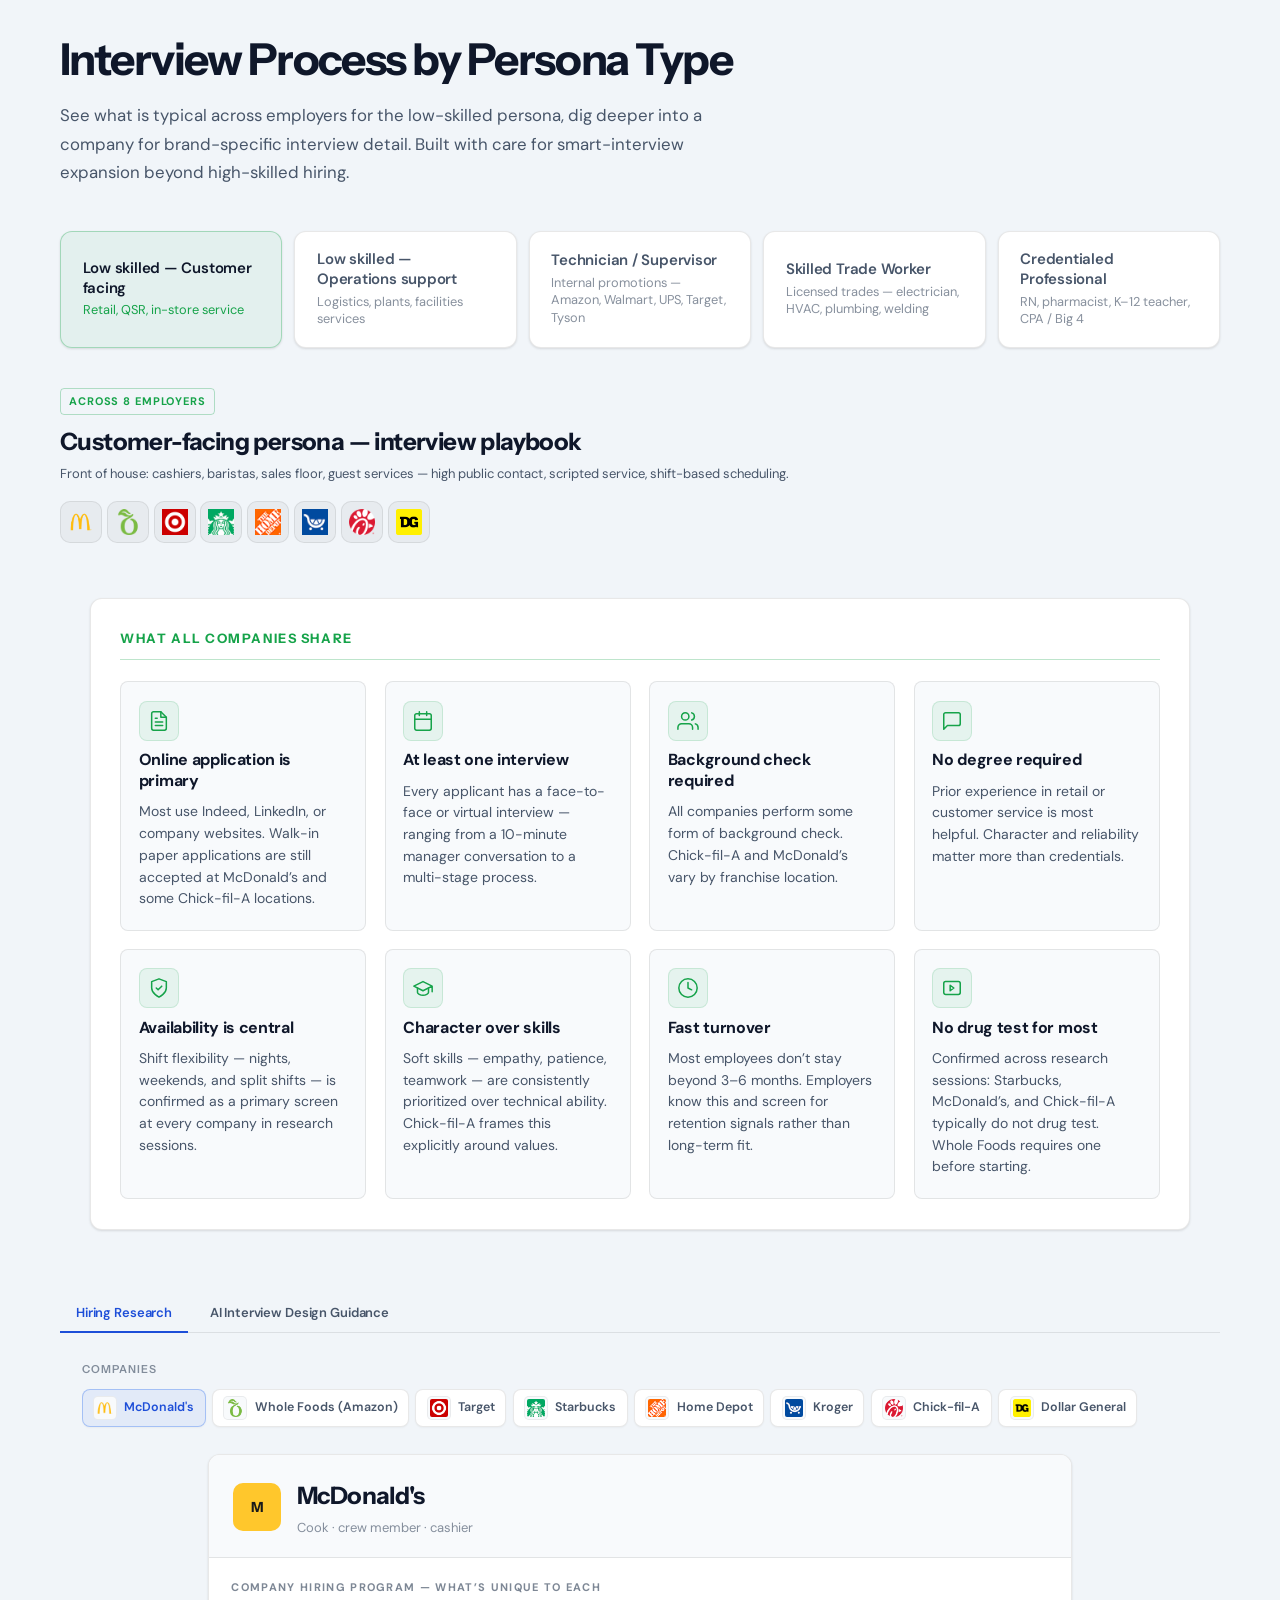
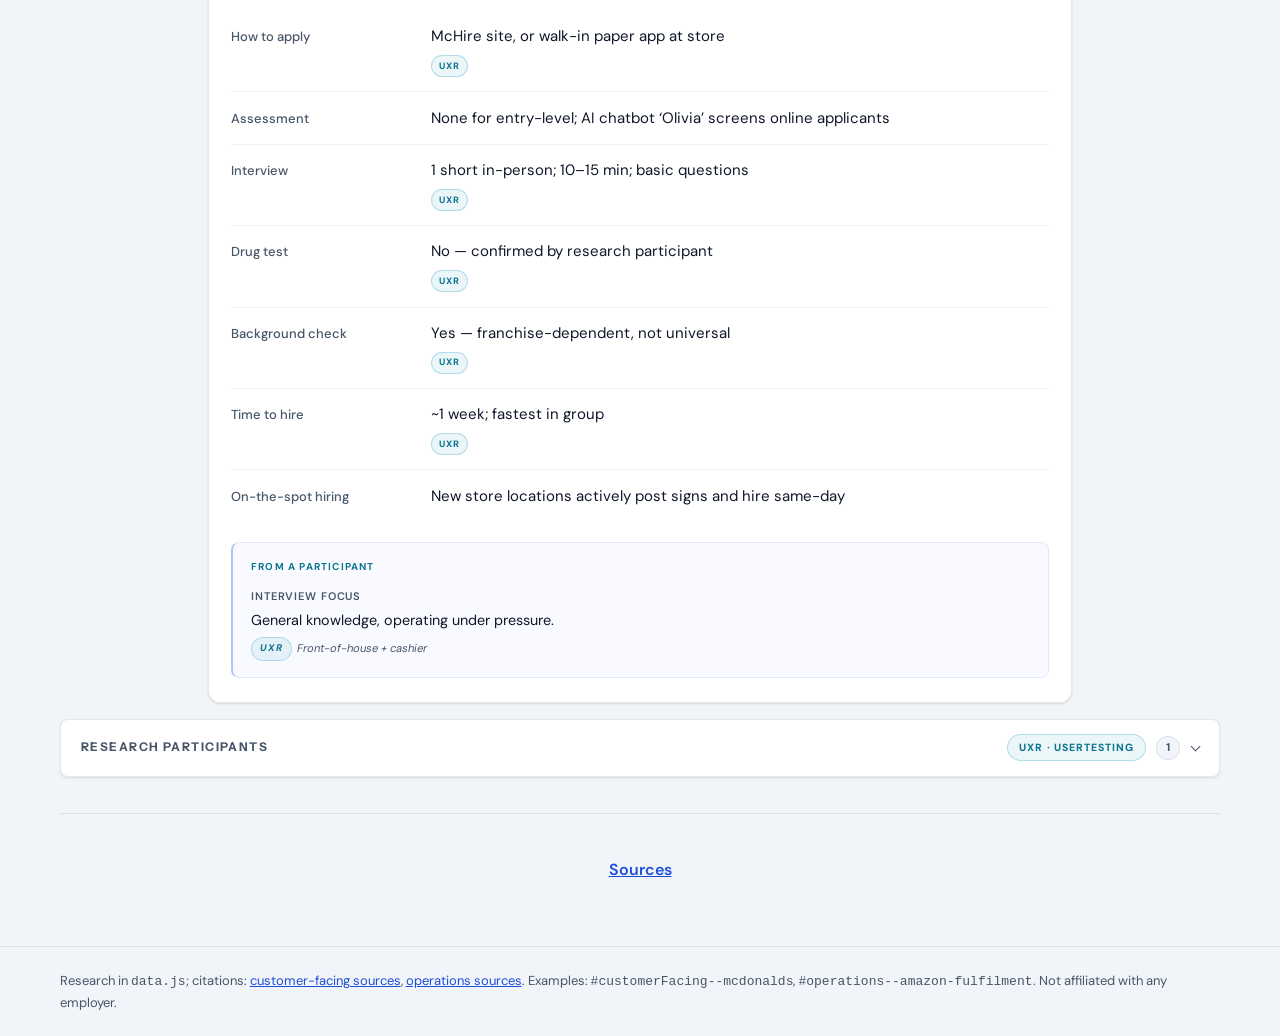
==== index.html @ b5808bbd "Initial commit — interview playbook SPA with AI Interview Design Guidance Vanilla JS SPA covering 5 " ====
<!DOCTYPE html>
<html lang="en">
  <head>
    <meta charset="utf-8" />
    <meta name="viewport" content="width=device-width, initial-scale=1" />
    <title>Low-skilled interview playbooks — by persona &amp; company</title>
    <meta
      name="description"
      content="Persona-level hiring patterns for customer-facing and operations-support roles, with per-company drill-downs."
    />
    <link rel="preconnect" href="https://fonts.googleapis.com" />
    <link rel="preconnect" href="https://fonts.gstatic.com" crossorigin />
    <link
      href="https://fonts.googleapis.com/css2?family=DM+Sans:ital,opsz,wght@0,9..40,400;0,9..40,500;0,9..40,600;0,9..40,700;1,9..40,400&family=Instrument+Sans:wght@600;700&display=swap"
      rel="stylesheet"
    />
    <link rel="stylesheet" href="styles.css?v=37" />
  </head>
  <body>
    <a class="skip-link" href="#main">Skip to content</a>

    <div class="wrap">
      <section class="hero" aria-labelledby="hero-title">
        <h1 id="hero-title">Interview Process by Persona Type</h1>
        <p class="hero-sub">
          See what is typical across employers for the low-skilled persona, dig deeper into a company for
          brand-specific interview detail. Built with care for smart-interview expansion beyond high-skilled hiring.
        </p>
      </section>

      <div class="persona-strip">
        <h2 class="persona-strip__label" id="persona-type-label">Persona</h2>
        <div class="persona-type-tabs" role="tablist" aria-labelledby="persona-type-label">
          <button
            type="button"
            class="persona-type-tab persona-type-tab--customer"
            role="tab"
            id="ptab-customerFacing"
            data-persona="customerFacing"
            aria-selected="false"
            aria-controls="persona-workspace"
          >
            <span class="persona-type-tab__title">Low skilled — Customer facing</span>
            <span class="persona-type-tab__hint">Retail, QSR, in-store service</span>
          </button>
          <button
            type="button"
            class="persona-type-tab persona-type-tab--operations"
            role="tab"
            id="ptab-operations"
            data-persona="operations"
            aria-selected="false"
            aria-controls="persona-workspace"
          >
            <span class="persona-type-tab__title">Low skilled — Operations support</span>
            <span class="persona-type-tab__hint">Logistics, plants, facilities services</span>
          </button>
          <button
            type="button"
            class="persona-type-tab persona-type-tab--supervisor"
            role="tab"
            id="ptab-technician"
            data-persona="technician"
            aria-selected="false"
            aria-controls="persona-workspace"
          >
            <span class="persona-type-tab__title">Technician / Supervisor</span>
            <span class="persona-type-tab__hint">Internal promotions — Amazon, Walmart, UPS, Target, Tyson</span>
          </button>
          <button
            type="button"
            class="persona-type-tab persona-type-tab--trade"
            role="tab"
            id="ptab-skilledTrade"
            data-persona="skilledTrade"
            aria-selected="false"
            aria-controls="persona-workspace"
          >
            <span class="persona-type-tab__title">Skilled Trade Worker</span>
            <span class="persona-type-tab__hint">Licensed trades — electrician, HVAC, plumbing, welding</span>
          </button>
          <button
            type="button"
            class="persona-type-tab persona-type-tab--credentialed"
            role="tab"
            id="ptab-credentialedProfessional"
            data-persona="credentialedProfessional"
            aria-selected="false"
            aria-controls="persona-workspace"
          >
            <span class="persona-type-tab__title">Credentialed Professional</span>
            <span class="persona-type-tab__hint">RN, pharmacist, K–12 teacher, CPA / Big 4</span>
          </button>
        </div>
      </div>

      <div id="persona-workspace" class="persona-workspace">
        <section class="persona-overview-block">
          <div id="persona-overview-mount"></div>
        </section>

        <div class="workspace-view-tabs" id="workspace-view-tabs" role="tablist" aria-label="Workspace view">
          <button type="button" class="workspace-view-tab" role="tab" id="wvtab-research"
            data-view="research" aria-selected="true">Hiring Research</button>
          <button type="button" class="workspace-view-tab workspace-view-tab--ai" role="tab" id="wvtab-ai"
            data-view="ai" aria-selected="false">AI Interview Design Guidance</button>
        </div>
        <div id="ai-guide-mount" hidden></div>

        <div class="company-filter-bar company-filter-bar--below-overview" id="company-filter-bar">
          <h2 class="company-filter-bar__label" id="company-filter-label">Companies</h2>
          <p class="company-filter-bar__sub">Drill down into company-specific details here</p>
          <div
            id="company-filter-tabs"
            class="company-tabs company-tabs--wrap"
            role="tablist"
            aria-labelledby="company-filter-label"
          ></div>
        </div>

        <main id="main" class="content">
          <p class="section-kicker company-drill-kicker" id="company-playbook-kicker">Company-specific playbook</p>
          <div
            id="company-drill-root"
            class="company-drill-slot"
            role="region"
            aria-live="polite"
            aria-label="Company-specific interview detail"
          ></div>
          <div id="persona-user-profiles-mount" class="persona-user-profiles-mount" aria-live="polite"></div>
          <p class="persona-panel__sources" id="sources-link-mount" hidden></p>
        </main>
      </div>
    </div>

    <footer class="site-footer">
      <div class="wrap">
        <p>
          Research in <code>data.js</code>; citations: <a href="sources-customer-facing.html">customer-facing sources</a>,
          <a href="sources.html">operations sources</a>.           Examples: <code>#customerFacing--mcdonalds</code>,
          <code>#operations--amazon-fulfilment</code>. Not affiliated with any employer.
        </p>
      </div>
    </footer>

    <script src="data.js?v=25"></script>
    <script src="app.js?v=32"></script>
  </body>
</html>
---- styles.css ----
:root {
  --bg: #f1f5f9;
  --bg-elevated: #ffffff;
  --bg-card: #ffffff;
  --bg-surface: rgba(0, 0, 0, 0.025);
  --border: rgba(0, 0, 0, 0.09);
  --border-strong: rgba(0, 0, 0, 0.16);
  --text: #0f172a;
  --text-muted: #475569;
  --text-subtle: rgba(71, 85, 105, 0.65);
  --accent: #2563eb;
  --accent-dim: rgba(37, 99, 235, 0.1);
  --accent-hot: #1d4ed8;
  --persona-front: #16a34a;
  --persona-front-bg: rgba(22, 163, 74, 0.08);
  --persona-back: #7c3aed;
  --persona-back-bg: rgba(124, 58, 237, 0.08);
  --radius: 12px;
  --radius-sm: 8px;
  --radius-lg: 16px;
  --font: "DM Sans", system-ui, sans-serif;
  --font-display: "Instrument Sans", var(--font);
  --layout-max: min(1320px, calc(100vw - 2.5rem));
  --read-wide: min(68ch, 100%);
  --read-playbook: min(54rem, 100%);
  --card-shadow: 0 1px 3px rgba(0, 0, 0, 0.07), 0 1px 2px rgba(0, 0, 0, 0.05);
  --card-shadow-md: 0 2px 8px rgba(0, 0, 0, 0.08), 0 1px 3px rgba(0, 0, 0, 0.05);
}

*,
*::before,
*::after {
  box-sizing: border-box;
}

html {
  scroll-behavior: smooth;
  width: 100%;
}

body {
  margin: 0;
  width: 100%;
  min-height: 100vh;
  font-family: var(--font);
  font-size: 16px;
  line-height: 1.55;
  color: var(--text);
  background: var(--bg);
}

a {
  color: var(--accent-hot);
}

.skip-link {
  position: absolute;
  left: -9999px;
  top: 0;
  z-index: 100;
  padding: 0.75rem 1rem;
  background: var(--accent);
  color: #fff;
  font-weight: 600;
}

.skip-link:focus {
  left: 0.5rem;
  top: 0.5rem;
}

.wrap {
  width: 100%;
  max-width: var(--layout-max);
  margin-inline: auto;
  padding-inline: clamp(1.15rem, 4vw, 2.5rem);
  box-sizing: border-box;
}

.site-header {
  padding: 0.55rem 0;
  border-bottom: 1px solid var(--border);
  background: rgba(255, 255, 255, 0.9);
  backdrop-filter: blur(12px);
  position: sticky;
  top: 0;
  z-index: 50;
}

.site-header .wrap {
  display: flex;
  align-items: center;
  justify-content: space-between;
  gap: 1rem;
  flex-wrap: wrap;
}

.site-header--sources .wrap {
  justify-content: flex-start;
}

.site-header--sources .header-note {
  text-align: left;
  max-width: none;
  margin: 0;
}

.header-note {
  font-size: 0.8125rem;
  color: var(--text-muted);
  max-width: min(70ch, 100%);
  text-align: right;
}

@media (max-width: 720px) {
  .header-note {
    text-align: left;
    max-width: none;
  }
}

.hero {
  padding: 2.25rem 0 2.75rem;
  max-width: min(58rem, 100%);
}

.hero h1 {
  font-family: var(--font-display);
  font-size: clamp(1.85rem, 4.5vw, 2.75rem);
  font-weight: 700;
  letter-spacing: -0.035em;
  line-height: 1.08;
  margin: 0 0 1.1rem;
  color: var(--text);
}

.hero-sub {
  margin: 0;
  max-width: min(56ch, 100%);
  color: var(--text-muted);
  font-size: clamp(0.95rem, 2vw, 1.05rem);
  line-height: 1.7;
}

.persona-legend {
  display: flex;
  flex-wrap: wrap;
  gap: 1rem;
  margin-top: 1.5rem;
}

.legend-item {
  display: flex;
  align-items: center;
  gap: 0.5rem;
  font-size: 0.875rem;
  color: var(--text-muted);
}

.legend-dot {
  width: 10px;
  height: 10px;
  border-radius: 50%;
}

.legend-dot--front {
  background: var(--persona-front);
}

.legend-dot--back {
  background: var(--persona-back);
}

.persona-strip {
  padding: 0 0 2.5rem;
}

.persona-strip__label {
  display: none;
}

.persona-type-tabs {
  display: grid;
  grid-template-columns: repeat(auto-fit, minmax(min(100%, 200px), 1fr));
  gap: 0.75rem;
}

.persona-type-tab {
  text-align: left;
  font-family: var(--font);
  cursor: pointer;
  border-radius: var(--radius);
  border: 1px solid var(--border);
  background: var(--bg-elevated);
  padding: 1.1rem 1.35rem 1.15rem;
  color: var(--text-muted);
  transition: background 0.18s, border-color 0.18s, color 0.18s, box-shadow 0.18s;
  box-shadow: var(--card-shadow);
}

.persona-type-tab:hover {
  color: var(--text);
  border-color: var(--border-strong);
  box-shadow: var(--card-shadow-md);
}

.persona-type-tab[aria-selected="true"] {
  color: var(--text);
}

.persona-type-tab--customer[aria-selected="true"] {
  background: rgba(22, 163, 74, 0.06);
  border-color: rgba(22, 163, 74, 0.32);
}

.persona-type-tab--operations[aria-selected="true"] {
  background: rgba(124, 58, 237, 0.06);
  border-color: rgba(124, 58, 237, 0.32);
}

.persona-type-tab:focus-visible {
  outline: 2px solid var(--accent);
  outline-offset: 2px;
}

.persona-type-tab__title {
  display: block;
  font-weight: 600;
  font-size: 0.9375rem;
  letter-spacing: -0.015em;
  margin-bottom: 0.2rem;
  color: inherit;
}

.persona-type-tab__hint {
  display: block;
  font-size: 0.8rem;
  line-height: 1.4;
  color: var(--text-subtle);
}

.persona-type-tab[aria-selected="true"] .persona-type-tab__title {
  color: var(--text);
}

.persona-type-tab--customer[aria-selected="true"] .persona-type-tab__hint {
  color: #16a34a;
}

.persona-type-tab--operations[aria-selected="true"] .persona-type-tab__hint {
  color: #7c3aed;
}

.persona-workspace {
  width: 100%;
}

.persona-overview-block {
  margin-bottom: 2.25rem;
}

.persona-workspace main.content .company-drill-kicker {
  margin-top: 0;
}

.company-filter-bar {
  margin: 0 0 1.5rem;
  padding: 0;
  border: none;
  border-radius: 0;
  background: none;
  box-shadow: none;
}

@supports (padding: max(0px)) {
  .company-filter-bar {
    padding-left: max(1.35rem, calc(1.35rem + env(safe-area-inset-left)));
    padding-right: max(1.35rem, calc(1.35rem + env(safe-area-inset-right)));
  }
}

.company-filter-bar__label {
  font-family: var(--font-display);
  font-size: 0.6875rem;
  font-weight: 600;
  text-transform: uppercase;
  letter-spacing: 0.1em;
  color: var(--text-subtle);
  margin: 0 0 0.65rem;
}

.company-filter-bar__sub {
  display: none;
}

.company-drill-kicker {
  display: none;
}

.company-tabs {
  display: flex;
  flex-wrap: wrap;
  gap: 0.5rem;
}

.company-tabs--wrap {
  gap: 0.4rem;
}

/* Single row: all company tabs + logos stay on one line (scroll horizontally if needed). */
.company-filter-bar .company-tabs {
  flex-wrap: nowrap;
  overflow-x: auto;
  overflow-y: hidden;
  max-width: 100%;
  -webkit-overflow-scrolling: touch;
  scrollbar-width: thin;
  padding-bottom: 0.2rem;
}

.company-filter-bar .company-tab--dense {
  flex-shrink: 0;
  padding: 0.38rem 0.65rem;
  font-size: 0.78rem;
}

.company-filter-bar .company-tab__label {
  white-space: nowrap;
}

.company-tab {
  font-family: var(--font);
  font-size: 0.875rem;
  font-weight: 500;
  padding: 0.5rem 1rem;
  border-radius: 8px;
  border: 1px solid var(--border);
  background: var(--bg-elevated);
  color: var(--text-muted);
  cursor: pointer;
  transition: background 0.15s, color 0.15s, border-color 0.15s, box-shadow 0.15s;
  box-shadow: 0 1px 2px rgba(0, 0, 0, 0.04);
}

.company-tab:hover {
  color: var(--text);
  border-color: var(--border-strong);
  box-shadow: 0 1px 4px rgba(0, 0, 0, 0.08);
}

.company-tab[aria-selected="true"] {
  background: rgba(37, 99, 235, 0.07);
  border-color: rgba(37, 99, 235, 0.32);
  color: var(--accent-hot);
  font-weight: 600;
}

.company-tab:focus-visible {
  outline: 2px solid var(--accent);
  outline-offset: 2px;
}

.company-tab--dense {
  font-size: 0.8125rem;
  font-weight: 600;
  padding: 0.45rem 0.85rem;
}

main.content {
  width: 100%;
  max-width: 100%;
  padding-bottom: 4rem;
  box-sizing: border-box;
}

.company-panel,
.persona-panel {
  display: none;
  width: 100%;
  max-width: 100%;
  box-sizing: border-box;
  animation: fadeIn 0.35s ease;
}

.company-panel.is-active,
.persona-panel.is-active {
  display: block;
}

/* Company focus: only the selected employer playbook (nav stays for escape hatch) */
body.company-focus .hero,
body.company-focus .persona-strip,
body.company-focus .site-footer {
  display: none;
}

body.company-focus .content {
  padding-top: 0.25rem;
}

.persona-panel--company-only .persona-overview,
.persona-panel--company-only .company-drill-kicker {
  display: none !important;
}

.persona-panel--company-only .company-drill-slot {
  margin-top: 0;
  padding-top: 0.25rem;
}

.persona-panel--company-only .company-playbook,
.persona-panel--company-only .persona-card:not(.persona-card--spectrum) {
  max-width: var(--read-playbook);
  width: 100%;
  margin-left: auto;
  margin-right: auto;
}

.persona-panel--company-only .drill-empty {
  max-width: var(--read-playbook);
  margin-inline: auto;
}

@keyframes fadeIn {
  from {
    opacity: 0;
    transform: translateY(6px);
  }
  to {
    opacity: 1;
    transform: none;
  }
}

.company-intro {
  margin-bottom: 1.75rem;
}

.company-intro h2 {
  font-family: var(--font-display);
  font-size: 1.5rem;
  font-weight: 700;
  letter-spacing: -0.02em;
  margin: 0 0 0.35rem;
}

.company-intro p {
  margin: 0;
  color: var(--text-muted);
  max-width: 60ch;
}

.persona-intro {
  margin-bottom: 1.5rem;
}

.persona-tier {
  font-size: 0.75rem;
  font-weight: 700;
  text-transform: uppercase;
  letter-spacing: 0.1em;
  color: var(--accent-hot);
  margin: 0 0 0.5rem;
}

.persona-intro h2 {
  font-family: var(--font-display);
  font-size: clamp(1.35rem, 3vw, 1.75rem);
  font-weight: 700;
  letter-spacing: -0.02em;
  margin: 0 0 0.5rem;
}

.persona-roster {
  margin: 0;
  font-size: 0.875rem;
  color: var(--text-muted);
  line-height: 1.5;
  max-width: var(--read-wide);
}

.section-kicker {
  font-family: var(--font-display);
  font-size: 0.6875rem;
  font-weight: 700;
  text-transform: uppercase;
  letter-spacing: 0.12em;
  color: var(--text-muted);
  margin: 0 0 0.65rem;
}


.company-drill-slot {
  margin-top: 1.25rem;
}

.company-drill-slot .company-playbook {
  max-width: var(--read-playbook);
  margin-inline: auto;
}

.drill-empty {
  margin: 0;
  padding: 1.25rem 1rem;
  border: 1px dashed var(--border);
  border-radius: var(--radius-sm);
  color: var(--text-muted);
  font-size: 0.875rem;
  text-align: center;
  background: var(--bg-elevated);
}

.persona-grid {
  display: grid;
  grid-template-columns: repeat(auto-fit, minmax(min(100%, 340px), 1fr));
  gap: 1.25rem;
  align-items: start;
}

.persona-card {
  width: 100%;
  max-width: 100%;
  box-sizing: border-box;
  background: transparent;
  border: none;
  border-radius: 0;
  overflow: visible;
}

.persona-card--spectrum .persona-card__body--rich {
  overflow: visible;
}

.persona-card__head {
  padding: 0 0 1.1rem;
  border-bottom: none;
}

.persona-card--customer .persona-card__head {
  background: transparent;
}

.persona-card--operations .persona-card__head {
  background: transparent;
}

.persona-badge {
  display: inline-block;
  font-size: 0.6875rem;
  font-weight: 700;
  text-transform: uppercase;
  letter-spacing: 0.08em;
  padding: 0.25rem 0.5rem;
  border-radius: 4px;
  margin-bottom: 0.5rem;
}

.persona-card--customer .persona-badge {
  background: transparent;
  color: #16a34a;
  border: 1px solid rgba(22, 163, 74, 0.3);
}

.persona-card--operations .persona-badge {
  background: transparent;
  color: #7c3aed;
  border: 1px solid rgba(124, 58, 237, 0.3);
}

/* Employer logos: clean inline row */
.persona-card__employer-section {
  margin: 0 0 1.5rem;
  padding: 0;
  border: none;
  background: transparent;
}

.persona-card__employer-section--customer {
  border-left: none;
}

.persona-card__employer-section--operations {
  border-left: none;
}

.persona-card__employer-caption {
  display: none;
}

.persona-card__employer-logos {
  display: flex;
  flex-wrap: nowrap;
  justify-content: flex-start;
  align-items: center;
  width: 100%;
  min-width: 0;
  gap: 0.3rem;
  list-style: none;
  margin: 0;
  padding: 0;
  box-sizing: border-box;
  overflow-x: auto;
  overflow-y: hidden;
  -webkit-overflow-scrolling: touch;
  scrollbar-width: thin;
}

.persona-card__employer-cell {
  display: flex;
  align-items: center;
  justify-content: center;
  flex: 0 0 auto;
  width: 42px;
  height: 42px;
  margin: 0;
  padding: 0;
  border-radius: 10px;
  background: rgba(0, 0, 0, 0.04);
  border: 1px solid rgba(0, 0, 0, 0.08);
  box-sizing: border-box;
  transition:
    background 0.2s ease,
    border-color 0.2s ease,
    transform 0.2s ease;
}

.persona-card__employer-cell:hover {
  transform: translateY(-1px);
}

.persona-card__employer-section--customer .persona-card__employer-cell:hover {
  background: rgba(22, 163, 74, 0.1);
  border-color: rgba(22, 163, 74, 0.3);
}

.persona-card__employer-section--operations .persona-card__employer-cell:hover {
  background: rgba(124, 58, 237, 0.1);
  border-color: rgba(124, 58, 237, 0.3);
}

.persona-card__employer-logo {
  width: 26px;
  height: 26px;
  object-fit: contain;
  display: block;
  pointer-events: none;
}

.persona-card__head h3 {
  font-family: var(--font-display);
  font-size: clamp(1.25rem, 2.5vw, 1.5rem);
  font-weight: 700;
  margin: 0 0 0.3rem;
  letter-spacing: -0.025em;
}

.persona-card__head .subtitle {
  margin: 0;
  font-size: 0.8125rem;
  color: var(--text-muted);
  line-height: 1.45;
}

.persona-card__body {
  padding: 0;
}

.summary {
  font-size: 0.9375rem;
  color: var(--text);
  margin: 0 0 1.25rem;
}

.glance-title {
  font-size: 0.6875rem;
  font-weight: 700;
  text-transform: uppercase;
  letter-spacing: 0.12em;
  color: var(--text-muted);
  margin: 0 0 0.9rem;
  opacity: 0.7;
}

.timeline {
  display: flex;
  flex-direction: column;
  gap: 0;
  margin-bottom: 1.25rem;
}

.timeline-step {
  display: grid;
  grid-template-columns: auto 1fr;
  gap: 0.65rem 1rem;
  padding: 0.65rem 0;
  border-bottom: 1px solid var(--border);
}

.timeline-step:last-child {
  border-bottom: none;
}

.timeline-step__marker {
  width: 2rem;
  height: 2rem;
  border-radius: 50%;
  background: var(--bg-elevated);
  border: 1px solid var(--border);
  display: flex;
  align-items: center;
  justify-content: center;
  font-size: 0.75rem;
  font-weight: 700;
  color: var(--accent-hot);
  flex-shrink: 0;
}

.timeline-step__content strong {
  display: block;
  font-size: 0.875rem;
  margin-bottom: 0.2rem;
}

.timeline-step__content span {
  font-size: 0.8125rem;
  color: var(--text-muted);
}

details.phase-block {
  border: 1px solid var(--border);
  border-radius: var(--radius-sm);
  margin-bottom: 0.5rem;
  background: var(--bg-elevated);
  overflow: hidden;
}

details.phase-block:last-of-type {
  margin-bottom: 0;
}

details.phase-block summary {
  list-style: none;
  cursor: pointer;
  padding: 0.85rem 1rem;
  font-weight: 600;
  font-size: 0.875rem;
  display: flex;
  align-items: center;
  justify-content: space-between;
  gap: 0.75rem;
}

details.phase-block summary::-webkit-details-marker {
  display: none;
}

.phase-summary-meta {
  font-weight: 500;
  font-size: 0.8125rem;
  color: var(--text-muted);
  flex-shrink: 0;
}

details.phase-block summary::after {
  content: "";
  width: 8px;
  height: 8px;
  border-right: 2px solid var(--text-muted);
  border-bottom: 2px solid var(--text-muted);
  transform: rotate(45deg);
  transition: transform 0.2s;
  flex-shrink: 0;
}

details.phase-block[open] summary::after {
  transform: rotate(-135deg);
}

details.phase-block .phase-body {
  padding: 0 1rem 1rem;
  border-top: 1px solid var(--border);
}

details.phase-block .phase-body ul {
  margin: 0.75rem 0 0;
  padding-left: 1.15rem;
  color: var(--text-muted);
  font-size: 0.875rem;
}

details.phase-block .phase-body li + li {
  margin-top: 0.4rem;
}

.quotes {
  margin-top: 1.25rem;
  padding-top: 1rem;
  border-top: 1px dashed var(--border);
}

.quotes h4 {
  font-size: 0.6875rem;
  font-weight: 700;
  text-transform: uppercase;
  letter-spacing: 0.1em;
  color: var(--text-muted);
  margin: 0 0 0.65rem;
}

blockquote {
  margin: 0;
  padding: 0.75rem 1rem;
  background: #f8fafc;
  border-radius: var(--radius-sm);
  border-left: 3px solid var(--accent);
  font-size: 0.875rem;
  font-style: italic;
  color: var(--text);
}

blockquote cite {
  display: block;
  margin-top: 0.5rem;
  font-size: 0.75rem;
  font-style: normal;
  color: var(--text-muted);
}

.site-footer {
  padding: 1.5rem 0;
  border-top: 1px solid var(--border);
  color: var(--text-muted);
  font-size: 0.8125rem;
}

.site-footer p {
  margin: 0;
}

.persona-panel__sources {
  margin: 1.25rem 0 0;
  text-align: center;
}

.persona-panel__sources a {
  font-weight: 600;
}

.persona-panel--company-only .persona-panel__sources {
  margin-top: 1rem;
}

.sources-page--customer .sources-company h2 {
  color: #16a34a;
}

/* Standalone Sources page */
.sources-main {
  padding-top: 0.85rem;
  padding-bottom: 3rem;
}

.sources-hero {
  margin-bottom: 2rem;
  padding-bottom: 1.5rem;
  border-bottom: 1px solid var(--border);
}

.sources-hero h1 {
  font-family: var(--font-display);
  font-size: clamp(1.75rem, 4vw, 2.25rem);
  font-weight: 700;
  letter-spacing: -0.03em;
  margin: 0 0 0.75rem;
}

.sources-lead {
  margin: 0;
  font-size: 1.02rem;
  color: var(--text-muted);
  max-width: min(95ch, 100%);
  line-height: 1.55;
}

.sources-company {
  margin-bottom: 2rem;
}

.sources-company h2 {
  font-family: var(--font-display);
  font-size: 1.125rem;
  font-weight: 700;
  color: #7c3aed;
  margin: 0 0 0.65rem;
  letter-spacing: -0.02em;
}

.sources-list {
  margin: 0;
  padding-left: 1.25rem;
  color: var(--text-muted);
  font-size: 0.9375rem;
  line-height: 1.55;
}

.sources-list li + li {
  margin-top: 0.5rem;
}

.sources-list a {
  color: var(--accent-hot);
  text-decoration: none;
  word-break: break-word;
}

.sources-list a:hover {
  text-decoration: underline;
}

.sources-note {
  margin: 0.75rem 0 0;
  font-size: 0.8125rem;
  color: var(--text-muted);
  line-height: 1.45;
  max-width: min(65ch, 100%);
}

/* —— Customer-facing research: shared grid & company playbooks —— */

.persona-card--spectrum {
  border-color: rgba(22, 163, 74, 0.15);
}

.persona-card--operations.persona-card--spectrum {
  border-color: rgba(124, 58, 237, 0.15);
}

.rich-section--persona-operations .rich-section__title {
  color: #7c3aed;
  border-bottom-color: rgba(124, 58, 237, 0.28);
}

.rich-section--persona-operations.rich-section--unique-teaser .rich-section__title {
  color: var(--accent-hot);
  border-bottom-color: rgba(37, 99, 235, 0.3);
}

.persona-card__body--rich {
  padding: 1.5rem 1.5rem 1.65rem;
}

@media (min-width: 900px) {
  .persona-card__body--rich {
    padding: 1.65rem 1.85rem 1.85rem;
  }
}

.summary--hero {
  font-size: 1.0625rem;
  line-height: 1.65;
  margin-bottom: 2rem;
  padding: 1.1rem 1.25rem 1.15rem 1.35rem;
  max-width: var(--read-wide);
  border-radius: var(--radius-sm);
  border: 1px solid rgba(37, 99, 235, 0.12);
  background: rgba(37, 99, 235, 0.04);
  border-left: 3px solid rgba(37, 99, 235, 0.4);
  box-shadow: none;
}

.persona-card--operations .summary--hero {
  background: rgba(124, 58, 237, 0.04);
  border-left-color: rgba(124, 58, 237, 0.4);
  border-color: rgba(124, 58, 237, 0.12);
}

.rich-section {
  margin-top: 1.5rem;
}

.rich-section:first-of-type {
  margin-top: 0;
}

.rich-section__title {
  font-family: var(--font-display);
  font-size: 0.8125rem;
  font-weight: 700;
  text-transform: uppercase;
  letter-spacing: 0.16em;
  color: var(--persona-front);
  margin: 0 0 1.15rem;
  display: block;
  width: 100%;
  text-align: left;
  padding-bottom: 0.65rem;
  border-bottom: 1px solid rgba(22, 163, 74, 0.25);
  box-sizing: border-box;
}

.rich-section__title::after {
  display: none;
  content: none;
}

.rich-section--unique-teaser {
  margin-top: 2rem;
}

.rich-section--unique-teaser .rich-section__title {
  color: var(--accent-hot);
  margin-bottom: 0.65rem;
  border-bottom-color: rgba(37, 99, 235, 0.3);
}

.rich-section__lead {
  margin: 0;
  font-size: 0.875rem;
  color: var(--text-muted);
  line-height: 1.55;
  max-width: var(--read-wide);
  padding: 1rem 1.15rem;
  border-radius: var(--radius-sm);
  background: #f8fafc;
  border: 1px solid var(--border);
}

/* "What all companies share" bento */
.shared-bento-shell {
  margin-top: 0.25rem;
  padding: clamp(1.25rem, 3vw, 1.85rem) clamp(1.15rem, 3vw, 1.85rem) clamp(1.35rem, 3vw, 1.85rem);
  border-radius: var(--radius);
  background: var(--bg-elevated);
  border: 1px solid var(--border);
  box-shadow: var(--card-shadow);
}

.rich-section--shared.rich-section--persona-customer .shared-bento-shell__title {
  color: #16a34a;
  letter-spacing: 0.12em;
  margin-bottom: 1.35rem;
  border-bottom-color: rgba(22, 163, 74, 0.28);
}

.rich-section--shared.rich-section--persona-operations .shared-bento-shell__title {
  color: #7c3aed;
  letter-spacing: 0.12em;
  margin-bottom: 1.35rem;
  border-bottom-color: rgba(124, 58, 237, 0.28);
}

.shared-grid {
  display: grid;
  grid-template-columns: 1fr;
  gap: 1rem;
  width: 100%;
  max-width: 100%;
  margin: 0;
  padding: 0;
  border: none;
  background: transparent;
  box-shadow: none;
  justify-items: stretch;
  justify-content: start;
}

@media (min-width: 640px) {
  .shared-grid {
    grid-template-columns: repeat(2, minmax(0, 1fr));
    gap: 1.05rem;
  }
}

@media (min-width: 1100px) {
  .shared-grid {
    grid-template-columns: repeat(4, minmax(0, 1fr));
    gap: 1.1rem 1.15rem;
  }
}

.shared-card.shared-card--stage {
  position: relative;
  display: flex;
  flex-direction: column;
  align-items: flex-start;
  gap: 0.6rem;
  min-height: 100%;
  margin: 0;
  padding: 1.15rem 1.1rem 1.25rem;
  text-align: left;
  border: 1px solid var(--border);
  border-radius: var(--radius-sm);
  background: #f8fafc;
  overflow: hidden;
  transition: background 0.18s ease, border-color 0.18s ease, box-shadow 0.18s ease;
  animation: sharedCellIn 0.4s ease backwards;
  animation-delay: calc(var(--stagger, 0) * 36ms);
}

.shared-card.shared-card--stage::before {
  display: none;
}

@keyframes sharedCellIn {
  from {
    opacity: 0;
    transform: translateY(14px);
  }
  to {
    opacity: 1;
    transform: none;
  }
}

.shared-card.shared-card--stage:hover {
  background: #f1f5f9;
  border-color: rgba(22, 163, 74, 0.22);
  box-shadow: 0 1px 4px rgba(0, 0, 0, 0.06);
}

.shared-bento-shell--operations .shared-card.shared-card--stage:hover {
  border-color: rgba(124, 58, 237, 0.22);
}

.shared-card__icon-tile {
  width: 2.5rem;
  height: 2.5rem;
  border-radius: 8px;
  display: flex;
  align-items: center;
  justify-content: center;
  flex-shrink: 0;
  background: rgba(22, 163, 74, 0.08);
  color: #16a34a;
  border: 1px solid rgba(22, 163, 74, 0.15);
}

.shared-bento-shell--operations .shared-card__icon-tile {
  background: rgba(124, 58, 237, 0.08);
  color: #7c3aed;
  border-color: rgba(124, 58, 237, 0.15);
}

.shared-card__stage-label {
  display: none;
}

.shared-card.shared-card--stage .shared-card__title {
  font-size: 1.0rem;
  font-weight: 700;
  margin: 0;
  letter-spacing: -0.02em;
  color: var(--text);
  line-height: 1.3;
}

.shared-card.shared-card--stage .shared-card__body {
  margin: 0;
  font-size: 0.875rem;
  font-weight: 400;
  color: var(--text-muted);
  line-height: 1.55;
}

.persona-badge--inline {
  margin-bottom: 0.35rem;
}

.company-playbook {
  overflow: hidden;
  border-radius: var(--radius);
  border: 1px solid var(--border);
  background: var(--bg-elevated);
  box-shadow: var(--card-shadow);
}

.company-playbook__header {
  display: flex;
  align-items: center;
  gap: 1rem;
  padding: 1.35rem 1.5rem 1.2rem;
  border-bottom: 1px solid var(--border);
  background: #f8fafc;
}

.company-playbook__mark {
  flex-shrink: 0;
  width: 3rem;
  height: 3rem;
  border-radius: 10px;
  background: var(--mark-accent);
  display: flex;
  align-items: center;
  justify-content: center;
  font-family: var(--font-display);
  font-weight: 800;
  font-size: 0.875rem;
  letter-spacing: -0.02em;
  color: var(--mark-fg, rgba(255, 255, 255, 0.95));
  border: none;
  box-shadow: none;
}

.company-playbook__mark span {
  line-height: 1;
}

.company-playbook__titles {
  min-width: 0;
}

.company-playbook__name {
  font-family: var(--font-display);
  font-size: 1.5rem;
  font-weight: 700;
  margin: 0 0 0.3rem;
  letter-spacing: -0.025em;
}

.company-playbook__roles {
  margin: 0;
  font-size: 0.8125rem;
  color: var(--text-subtle);
  line-height: 1.45;
}

.company-playbook__roles strong {
  color: var(--text);
  font-weight: 600;
}

.company-playbook__roles--plain strong {
  font-weight: inherit;
  color: inherit;
}

.company-playbook__body {
  padding: 1.35rem 1.4rem 1.5rem;
}

/* Key–value hiring facts */
.playbook-facts {
  margin: 0;
  padding: 0;
}

.playbook-fact {
  display: grid;
  grid-template-columns: minmax(8.5rem, 11rem) minmax(0, 1fr);
  gap: 0.4rem 1.5rem;
  align-items: baseline;
  padding: 0.9rem 0;
  border-bottom: 1px solid rgba(0, 0, 0, 0.06);
}

.playbook-fact:last-child {
  border-bottom: none;
}

@media (max-width: 560px) {
  .playbook-fact {
    grid-template-columns: minmax(7rem, 40vw) minmax(0, 1fr);
    gap: 0.4rem 1rem;
  }
}

.playbook-fact__label {
  margin: 0;
  font-size: 0.8125rem;
  font-weight: 500;
  color: var(--text-muted);
  line-height: 1.5;
}

.playbook-fact__value-wrap {
  min-width: 0;
}

.playbook-fact__value {
  margin: 0;
  font-size: 0.9375rem;
  line-height: 1.5;
  color: var(--text);
}

.playbook-fact__tags {
  display: flex;
  flex-wrap: wrap;
  gap: 0.35rem;
  margin-top: 0.45rem;
}

.playbook-fact-pill {
  display: inline-block;
  font-size: 0.625rem;
  font-weight: 700;
  letter-spacing: 0.04em;
  text-transform: none;
  padding: 0.22rem 0.55rem;
  border-radius: 999px;
  color: #44403c;
  background: #f5f0e8;
  border: 1px solid rgba(180, 140, 90, 0.35);
}

.company-playbook--facts .company-playbook__mark {
  border-radius: 10px;
}

.playbook-steps {
  list-style: none;
  margin: 0;
  padding: 0;
  counter-reset: step;
}

.playbook-step {
  display: flex;
  gap: 0.85rem;
  align-items: flex-start;
  padding: 0.85rem 0;
  border-bottom: 1px solid var(--border);
}

.playbook-step:last-child {
  border-bottom: none;
}

.playbook-step__num {
  flex-shrink: 0;
  width: 1.75rem;
  height: 1.75rem;
  border-radius: 50%;
  background: #f1f5f9;
  border: 1px solid var(--border);
  color: var(--accent-hot);
  font-size: 0.75rem;
  font-weight: 800;
  display: flex;
  align-items: center;
  justify-content: center;
  margin-top: 0.1rem;
}

.playbook-step__main {
  min-width: 0;
}

.playbook-step__text {
  margin: 0;
  font-size: 0.9rem;
  line-height: 1.5;
  color: var(--text);
}

.playbook-step__hl,
.company-playbook__name .playbook-step__hl {
  background: #fef08a;
  color: #1a1a1a;
  padding: 0.06em 0.2em;
  border-radius: 3px;
  font-weight: 600;
}

.company-playbook__mark--square {
  border-radius: 10px;
}

/* Target playbook */
.company-playbook[data-company="target"] .company-playbook__mark--square {
  background: #cc0000 !important;
  color: #fff !important;
  border-color: rgba(0, 0, 0, 0.1) !important;
  box-shadow: 0 2px 6px rgba(204, 0, 0, 0.25);
}

.company-playbook[data-company="target"] .playbook-step__num {
  background: #fff5f5;
  color: #c00;
  border-color: rgba(204, 0, 0, 0.2);
  font-weight: 800;
}

/* Dollar General */
.company-playbook[data-company="dollar-general"] .playbook-step__num {
  background: #fdf2f8;
  color: #c76689;
  border-color: rgba(199, 102, 137, 0.25);
}

.playbook-step__tags {
  display: flex;
  flex-wrap: wrap;
  gap: 0.35rem;
  margin-top: 0.5rem;
}

/* Process tags — hidden by default (removed from rendering) but kept for potential future use */
.process-tag {
  font-size: 0.625rem;
  font-weight: 700;
  text-transform: uppercase;
  letter-spacing: 0.06em;
  padding: 0.22rem 0.5rem;
  border-radius: 999px;
  border: 1px solid transparent;
  display: none; /* hidden globally */
}

.company-tab--brand {
  display: inline-flex;
  align-items: center;
  gap: 0.45rem;
}

.company-tab__mark {
  display: inline-flex;
  align-items: center;
  justify-content: center;
  flex-shrink: 0;
}

.company-tab__logo {
  width: 1.5rem;
  height: 1.5rem;
  object-fit: contain;
  flex-shrink: 0;
  border-radius: 5px;
  background: #f8fafc;
  padding: 2px;
  box-sizing: border-box;
  border: 1px solid rgba(0, 0, 0, 0.06);
}

.company-tab__label {
  line-height: 1.2;
  text-align: left;
}

/* User profiles — full width; separated from narrow playbook column */
.persona-user-profiles-mount {
  width: 100%;
  max-width: 100%;
  margin-top: 2.25rem;
  padding-top: 1.5rem;
  border-top: 1px solid rgba(0, 0, 0, 0.08);
  box-sizing: border-box;
}

.persona-user-profiles-below-drill {
  margin: 0;
  width: 100%;
  max-width: 100%;
}

/* Outer shell for unmatched profiles accordion */
.user-profiles-accordion--bento {
  width: 100%;
  max-width: 100%;
  margin: 0;
  padding: 0;
  border-radius: var(--radius-sm);
  border: 1px solid var(--border);
  background: var(--bg-elevated);
  overflow: hidden;
  box-sizing: border-box;
  box-shadow: var(--card-shadow);
}

.user-profiles-accordion__summary {
  list-style: none;
  cursor: pointer;
  display: flex;
  align-items: center;
  justify-content: space-between;
  gap: 0.75rem;
  margin: 0;
  padding: clamp(1.35rem, 3vw, 2rem) clamp(1.25rem, 3vw, 2.25rem) 0.85rem;
  font-family: var(--font-display);
  font-size: 0.8125rem;
  font-weight: 700;
  letter-spacing: 0.12em;
  text-transform: uppercase;
  color: #16a34a;
  border-bottom: 1px solid rgba(22, 163, 74, 0.25);
  user-select: none;
  transition: background 0.15s ease;
}

.user-profiles-accordion__summary:hover {
  background: rgba(22, 163, 74, 0.04);
}

.user-profiles-accordion__summary::-webkit-details-marker {
  display: none;
}

.user-profiles-accordion__summary::after {
  content: "";
  width: 0.5rem;
  height: 0.5rem;
  border-right: 2px solid rgba(22, 163, 74, 0.7);
  border-bottom: 2px solid rgba(22, 163, 74, 0.7);
  transform: rotate(45deg);
  transition: transform 0.2s ease;
  flex-shrink: 0;
  margin-top: -0.1rem;
}

.user-profiles-accordion[open] .user-profiles-accordion__summary::after {
  transform: rotate(-135deg);
  margin-top: 0.12rem;
}

.user-profiles-accordion__body {
  padding: clamp(1.15rem, 3vw, 1.85rem) clamp(1.25rem, 3vw, 2.25rem) clamp(1.5rem, 3vw, 2.15rem);
  background: transparent;
}

/* Grid: same breakpoints as .shared-grid */
.user-profile-grid {
  display: grid;
  grid-template-columns: 1fr;
  gap: 1rem;
  margin: 0;
  padding: 0;
  width: 100%;
  min-width: 0;
}

.user-profile-grid--bento {
  gap: 1rem;
}

@media (min-width: 640px) {
  .user-profile-grid--bento {
    grid-template-columns: repeat(2, minmax(0, 1fr));
    gap: 1.05rem;
  }
}

@media (min-width: 1100px) {
  .user-profile-grid--bento {
    grid-template-columns: repeat(3, minmax(0, 1fr));
    gap: 1.1rem 1.15rem;
  }
}

/* User profile cards */
.user-profile-card {
  display: flex;
  flex-direction: column;
  gap: 0;
  padding: 1.1rem 1.1rem 0.5rem;
  min-width: 0;
  width: 100%;
  border-radius: var(--radius-sm);
  border: 1px solid var(--border);
  background: var(--bg-elevated);
  transition: background 0.18s ease, border-color 0.18s ease, box-shadow 0.18s ease;
  animation: sharedCellIn 0.4s ease backwards;
  animation-delay: calc(var(--stagger, 0) * 36ms);
  box-shadow: var(--card-shadow);
}

.user-profile-card__top {
  display: flex;
  align-items: flex-start;
  gap: 0.75rem;
  padding-bottom: 0.85rem;
  margin-bottom: 0.35rem;
  border-bottom: 1px solid rgba(0, 0, 0, 0.07);
}

.user-profile-card__intro {
  min-width: 0;
  flex: 1;
}

.user-profile-card:hover {
  background: #f8fafc;
  border-color: var(--border-strong);
  box-shadow: var(--card-shadow-md);
}

.rich-section--persona-operations .user-profile-card:hover {
  border-color: rgba(124, 58, 237, 0.2);
}

.user-profile-card__mark {
  flex-shrink: 0;
  width: 2.5rem;
  height: 2.5rem;
  border-radius: 8px;
  background: var(--mark-accent);
  display: flex;
  align-items: center;
  justify-content: center;
  font-family: var(--font-display);
  font-weight: 800;
  font-size: 0.8rem;
  color: var(--mark-fg, rgba(255, 255, 255, 0.95));
  border: none;
}

.user-profile-card__name {
  margin: 0 0 0.2rem;
  font-size: 0.95rem;
  font-weight: 700;
  color: var(--text);
  letter-spacing: -0.02em;
}

.user-profile-card__brand {
  font-weight: 600;
  color: var(--text-muted);
}

.user-profile-card__role {
  margin: 0.35rem 0 0;
  font-size: 0.75rem;
  text-transform: uppercase;
  letter-spacing: 0.07em;
  color: #16a34a;
  font-weight: 600;
  line-height: 1.35;
}

.user-profile-card__process-text {
  display: block;
  margin-bottom: 0.35rem;
}

.user-profile-card__tags {
  display: flex;
  flex-wrap: wrap;
  gap: 0.35rem;
}

.user-profile-card__tag {
  display: inline-block;
  font-size: 0.65rem;
  font-weight: 700;
  letter-spacing: 0.06em;
  text-transform: uppercase;
  padding: 0.2rem 0.45rem;
  border-radius: 6px;
  border: 1px solid rgba(22, 163, 74, 0.3);
  background: rgba(22, 163, 74, 0.07);
  color: #15803d;
}

/* Table-style facts: fixed label column + vertical rule + aligned values */
.user-profile-card__facts {
  --profile-fact-label-w: 8.75rem;
  margin: 0;
  padding: 0 0 0.85rem;
  width: 100%;
  display: flex;
  flex-direction: column;
  gap: 0;
  border: 1px solid rgba(0, 0, 0, 0.08);
  border-radius: 8px;
  overflow: hidden;
  background: #fafafa;
}

.user-profile-card__fact {
  display: grid;
  grid-template-columns: var(--profile-fact-label-w) minmax(0, 1fr);
  gap: 0;
  align-items: stretch;
  min-height: 2.75rem;
  border-bottom: 1px solid rgba(0, 0, 0, 0.06);
}

.user-profile-card__fact:last-child {
  border-bottom: none;
}

.user-profile-card__facts dt {
  margin: 0;
  font-size: 0.625rem;
  font-weight: 700;
  text-transform: uppercase;
  letter-spacing: 0.08em;
  color: #64748b;
  line-height: 1.3;
  padding: 0.65rem 0.45rem 0.65rem 0.65rem;
  border-right: 1px solid rgba(0, 0, 0, 0.08);
  background: #f8fafc;
  white-space: normal;
  hyphens: none;
  display: flex;
  align-items: center;
}

.user-profile-card__facts dd {
  margin: 0;
  color: var(--text);
  font-size: 0.875rem;
  line-height: 1.5;
  padding: 0.65rem 0.85rem 0.65rem 0.95rem;
  background: #ffffff;
}

.user-profile-card__fact:nth-child(even) dt {
  background: #f1f5f9;
}

.user-profile-card__fact:nth-child(even) dd {
  background: #fafafa;
}

@media (max-width: 520px) {
  .user-profile-card__fact {
    grid-template-columns: minmax(5.5rem, 30vw) minmax(0, 1fr);
  }

  .user-profile-card__facts dt {
    font-size: 0.58rem;
    padding-left: 0.55rem;
    padding-right: 0.45rem;
  }

  .user-profile-card__facts dd {
    padding-left: 0.65rem;
    padding-right: 0.65rem;
    font-size: 0.8125rem;
  }
}

/* ── UXR badge ── */
.uxr-badge {
  display: inline-flex;
  align-items: center;
  gap: 0.25rem;
  font-size: 0.6rem;
  font-weight: 800;
  letter-spacing: 0.1em;
  text-transform: uppercase;
  padding: 0.22rem 0.5rem;
  border-radius: 999px;
  background: rgba(8, 145, 178, 0.08);
  color: #0e7490;
  border: 1px solid rgba(8, 145, 178, 0.25);
  vertical-align: middle;
  white-space: nowrap;
  flex-shrink: 0;
}

.uxr-badge--section {
  font-size: 0.65rem;
  padding: 0.28rem 0.7rem;
}

.uxr-badge--step {
  display: inline-flex;
  margin-top: 0.45rem;
  font-size: 0.575rem;
  padding: 0.18rem 0.42rem;
}

.playbook-step--uxr .playbook-step__text {
  color: var(--text);
}

/* ── Name row: company + UXR badge inline ── */
.user-profile-card__name-row {
  display: flex;
  align-items: center;
  flex-wrap: wrap;
  gap: 0.4rem;
  margin-bottom: 0;
}

.user-profile-card__name-row .user-profile-card__name {
  margin: 0;
}

/* ── Drill wrapper: playbook card + sources accordion share max-width ── */
.drill-with-profiles {
  display: flex;
  flex-direction: column;
  gap: 0.75rem;
  max-width: var(--read-playbook);
  margin-inline: auto;
  width: 100%;
}

.drill-with-profiles .company-playbook {
  max-width: 100%;
  margin-inline: 0;
}

/* ── Participant insights callout — bottom of the playbook card body ── */
.playbook-research-callout {
  margin-top: 1.25rem;
  padding: 1rem 1.1rem;
  border-radius: var(--radius-sm);
  background: rgba(37, 99, 235, 0.03);
  border: 1px solid rgba(37, 99, 235, 0.1);
  border-left: 2px solid rgba(37, 99, 235, 0.35);
}

.playbook-research-callout__heading {
  display: block;
  font-size: 0.625rem;
  font-weight: 700;
  text-transform: uppercase;
  letter-spacing: 0.12em;
  color: #0e7490;
  margin-bottom: 0.85rem;
}

.research-insight + .research-insight {
  margin-top: 0.85rem;
  padding-top: 0.85rem;
  border-top: 1px solid rgba(0, 0, 0, 0.07);
}

.research-insight__label {
  display: block;
  font-size: 0.6875rem;
  font-weight: 600;
  text-transform: uppercase;
  letter-spacing: 0.08em;
  color: var(--text-muted);
  margin-bottom: 0.3rem;
}

.research-insight__value {
  margin: 0 0 0.35rem;
  font-size: 0.9rem;
  color: var(--text);
  line-height: 1.5;
}

.research-insight__attr {
  margin: 0;
  font-size: 0.7rem;
  color: var(--text-muted);
  display: flex;
  align-items: center;
  gap: 0.35rem;
  font-style: italic;
}

/* ── Research participants — collapsible sources section ── */
.research-sources-accordion {
  border-radius: var(--radius-sm);
  border: 1px solid var(--border);
  background: var(--bg-elevated);
  overflow: hidden;
  box-shadow: var(--card-shadow);
}

.research-sources-accordion__summary {
  list-style: none;
  cursor: pointer;
  display: flex;
  align-items: center;
  justify-content: space-between;
  gap: 0.75rem;
  padding: 0.9rem 1.25rem;
  user-select: none;
  transition: background 0.15s ease;
}

.research-sources-accordion__summary:hover {
  background: #f8fafc;
}

.research-sources-accordion__summary::-webkit-details-marker {
  display: none;
}

.research-sources-accordion__label {
  font-family: var(--font-display);
  font-size: 0.75rem;
  font-weight: 700;
  text-transform: uppercase;
  letter-spacing: 0.12em;
  color: var(--text-muted);
}

.research-sources-accordion__meta {
  display: flex;
  align-items: center;
  gap: 0.6rem;
  margin-left: auto;
}

.research-sources-accordion__count {
  display: inline-flex;
  align-items: center;
  justify-content: center;
  min-width: 1.5rem;
  height: 1.5rem;
  border-radius: 999px;
  background: #f1f5f9;
  border: 1px solid var(--border);
  font-size: 0.7rem;
  font-weight: 700;
  color: var(--text-muted);
  padding: 0 0.4rem;
}

/* Chevron */
.research-sources-accordion__summary::after {
  content: "";
  width: 0.45rem;
  height: 0.45rem;
  border-right: 1.75px solid var(--text-muted);
  border-bottom: 1.75px solid var(--text-muted);
  transform: rotate(45deg);
  transition: transform 0.2s ease;
  flex-shrink: 0;
  margin-top: -0.1rem;
}

.research-sources-accordion[open] .research-sources-accordion__summary::after {
  transform: rotate(-135deg);
  margin-top: 0.12rem;
}

.research-sources-accordion__body {
  padding: 0 1.25rem 1.35rem;
  border-top: 1px solid var(--border);
}

.research-sources-accordion__body .user-profile-grid--bento {
  margin-top: 1.1rem;
}

/* Sources accordion sits outside the narrow playbook column — full page width */
.company-drill-slot > .research-sources-accordion {
  margin-top: 1rem;
  max-width: 100%;
}

/* At full width allow up to 3 columns */
@media (min-width: 1100px) {
  .company-drill-slot > .research-sources-accordion .user-profile-grid--bento {
    grid-template-columns: repeat(3, minmax(0, 1fr));
  }
}

/* ── Persona 3: Supervisor / Technician (amber) ── */
.persona-type-tab--supervisor[aria-selected="true"] {
  background: rgba(217, 119, 6, 0.07);
  border-color: rgba(217, 119, 6, 0.32);
}
.persona-type-tab--supervisor[aria-selected="true"] .persona-type-tab__title {
  color: var(--text);
}
.persona-type-tab--supervisor[aria-selected="true"] .persona-type-tab__hint {
  color: #d97706;
}
.shared-bento-shell--supervisor .shared-card__icon-tile {
  background: rgba(217, 119, 6, 0.08);
  color: #d97706;
  border-color: rgba(217, 119, 6, 0.15);
}
.shared-bento-shell--supervisor .shared-card.shared-card--stage:hover {
  border-color: rgba(217, 119, 6, 0.22);
}
.rich-section--shared.rich-section--persona-supervisor .shared-bento-shell__title {
  color: #d97706;
  border-bottom-color: rgba(217, 119, 6, 0.28);
}
.persona-card--supervisor .persona-badge {
  color: #d97706;
  border-color: rgba(217, 119, 6, 0.3);
}

/* ── Persona 4: Skilled Trade (teal) ── */
.persona-type-tab--trade[aria-selected="true"] {
  background: rgba(8, 145, 178, 0.07);
  border-color: rgba(8, 145, 178, 0.32);
}
.persona-type-tab--trade[aria-selected="true"] .persona-type-tab__title {
  color: var(--text);
}
.persona-type-tab--trade[aria-selected="true"] .persona-type-tab__hint {
  color: #0891b2;
}
.shared-bento-shell--trade .shared-card__icon-tile {
  background: rgba(8, 145, 178, 0.08);
  color: #0891b2;
  border-color: rgba(8, 145, 178, 0.15);
}
.shared-bento-shell--trade .shared-card.shared-card--stage:hover {
  border-color: rgba(8, 145, 178, 0.22);
}
.rich-section--shared.rich-section--persona-trade .shared-bento-shell__title {
  color: #0891b2;
  border-bottom-color: rgba(8, 145, 178, 0.28);
}
.persona-card--trade .persona-badge {
  color: #0891b2;
  border-color: rgba(8, 145, 178, 0.3);
}

/* ── Persona 5: Credentialed Professional (rose) ── */
.persona-type-tab--credentialed[aria-selected="true"] {
  background: rgba(219, 39, 119, 0.07);
  border-color: rgba(219, 39, 119, 0.32);
}
.persona-type-tab--credentialed[aria-selected="true"] .persona-type-tab__title {
  color: var(--text);
}
.persona-type-tab--credentialed[aria-selected="true"] .persona-type-tab__hint {
  color: #db2777;
}
.shared-bento-shell--credentialed .shared-card__icon-tile {
  background: rgba(219, 39, 119, 0.08);
  color: #db2777;
  border-color: rgba(219, 39, 119, 0.15);
}
.shared-bento-shell--credentialed .shared-card.shared-card--stage:hover {
  border-color: rgba(219, 39, 119, 0.22);
}
.rich-section--shared.rich-section--persona-credentialed .shared-bento-shell__title {
  color: #db2777;
  border-bottom-color: rgba(219, 39, 119, 0.28);
}
.persona-card--credentialed .persona-badge {
  color: #db2777;
  border-color: rgba(219, 39, 119, 0.3);
}

/* ═══════════════════════════════════════════════════════════
   AI INTERVIEW DESIGN GUIDANCE
═══════════════════════════════════════════════════════════ */

.workspace-view-tabs {
  display: flex;
  gap: 0.35rem;
  margin-bottom: 1.75rem;
  border-bottom: 1px solid var(--border);
}

.workspace-view-tab {
  font-family: var(--font);
  font-size: 0.8125rem;
  font-weight: 600;
  padding: 0.55rem 1rem 0.65rem;
  border: none;
  border-bottom: 2px solid transparent;
  background: none;
  color: var(--text-muted);
  cursor: pointer;
  margin-bottom: -1px;
  transition: color 0.15s, border-color 0.15s;
  letter-spacing: -0.01em;
}

.workspace-view-tab:hover {
  color: var(--text);
}

.workspace-view-tab[aria-selected="true"] {
  color: var(--accent-hot);
  border-bottom-color: var(--accent-hot);
}

.workspace-view-tab--ai[aria-selected="true"] {
  color: #7c3aed;
  border-bottom-color: #7c3aed;
}

.ai-design-guide {
  width: 100%;
  max-width: 100%;
  padding-bottom: 4rem;
}

.ai-guide__intro {
  margin-bottom: 1.75rem;
}

.ai-guide__kicker {
  display: inline-block;
  font-size: 0.6875rem;
  font-weight: 700;
  text-transform: uppercase;
  letter-spacing: 0.12em;
  color: #7c3aed;
  margin-bottom: 0.5rem;
}

.ai-guide__intro-sub {
  margin: 0;
  font-size: 0.875rem;
  color: var(--text-muted);
  max-width: min(68ch, 100%);
  line-height: 1.6;
}

.ai-guide__modal-rec {
  background: var(--bg-elevated);
  border: 1px solid var(--border);
  border-radius: var(--radius);
  padding: 1.35rem 1.5rem 1.4rem;
  margin-bottom: 1.75rem;
  box-shadow: var(--card-shadow);
}

.ai-guide__modal-primary {
  display: flex;
  align-items: center;
  flex-wrap: wrap;
  gap: 0.65rem;
  margin-bottom: 0.85rem;
}

.ai-guide__modal-label {
  font-size: 0.6875rem;
  font-weight: 700;
  text-transform: uppercase;
  letter-spacing: 0.1em;
  color: var(--text-muted);
}

.ai-guide__modal-value {
  font-family: var(--font-display);
  font-size: 1.25rem;
  font-weight: 700;
  color: var(--text);
  letter-spacing: -0.02em;
}

.ai-guide__modal-fallback-tag {
  font-size: 0.75rem;
  font-weight: 600;
  padding: 0.2rem 0.6rem;
  border-radius: 999px;
  background: rgba(124, 58, 237, 0.07);
  border: 1px solid rgba(124, 58, 237, 0.2);
  color: #7c3aed;
}

.ai-guide__modal-rationale {
  margin: 0 0 1rem;
  font-size: 0.9rem;
  line-height: 1.6;
  color: var(--text);
  max-width: min(72ch, 100%);
}

.ai-guide__modal-triggers {
  background: #f8fafc;
  border: 1px solid var(--border);
  border-radius: var(--radius-sm);
  padding: 0.85rem 1rem;
}

.ai-guide__triggers-label {
  display: block;
  font-size: 0.6875rem;
  font-weight: 700;
  text-transform: uppercase;
  letter-spacing: 0.09em;
  color: var(--text-muted);
  margin-bottom: 0.5rem;
}

.ai-guide__triggers-list {
  margin: 0;
  padding-left: 1.1rem;
  color: var(--text-muted);
  font-size: 0.8125rem;
  line-height: 1.55;
}

.ai-guide__triggers-list li + li {
  margin-top: 0.3rem;
}

.ai-guide__sections {
  display: flex;
  flex-direction: column;
  gap: 0.65rem;
}

details.ai-guide__section {
  background: var(--bg-elevated);
  border: 1px solid var(--border);
  border-radius: var(--radius);
  overflow: hidden;
  box-shadow: var(--card-shadow);
}

.ai-guide__section-summary {
  list-style: none;
  cursor: pointer;
  display: flex;
  align-items: center;
  gap: 0.65rem;
  padding: 1rem 1.35rem;
  user-select: none;
  transition: background 0.15s;
}

.ai-guide__section-summary::-webkit-details-marker {
  display: none;
}

.ai-guide__section-summary:hover {
  background: #f8fafc;
}

.ai-guide__section-summary::after {
  content: "";
  width: 0.45rem;
  height: 0.45rem;
  border-right: 1.75px solid var(--text-muted);
  border-bottom: 1.75px solid var(--text-muted);
  transform: rotate(45deg);
  transition: transform 0.2s ease;
  flex-shrink: 0;
  margin-left: auto;
  margin-top: -0.1rem;
}

details.ai-guide__section[open] .ai-guide__section-summary::after {
  transform: rotate(-135deg);
  margin-top: 0.12rem;
}

.ai-guide__section-icon {
  display: flex;
  align-items: center;
  justify-content: center;
  width: 2rem;
  height: 2rem;
  border-radius: 7px;
  background: rgba(124, 58, 237, 0.08);
  color: #7c3aed;
  border: 1px solid rgba(124, 58, 237, 0.15);
  flex-shrink: 0;
}

.ai-guide__section-icon--warning {
  background: rgba(220, 38, 38, 0.07);
  color: #dc2626;
  border-color: rgba(220, 38, 38, 0.15);
}

.ai-guide__section-title {
  font-family: var(--font-display);
  font-size: 0.9375rem;
  font-weight: 700;
  color: var(--text);
  letter-spacing: -0.015em;
}

.ai-guide__section-body {
  border-top: 1px solid var(--border);
}

.ai-guide__item {
  display: grid;
  grid-template-columns: minmax(10rem, 13rem) minmax(0, 1fr);
  gap: 0.5rem 1.75rem;
  align-items: baseline;
  padding: 1rem 1.35rem;
  border-bottom: 1px solid rgba(0, 0, 0, 0.06);
}

.ai-guide__item:last-child {
  border-bottom: none;
}

@media (max-width: 640px) {
  .ai-guide__item {
    grid-template-columns: 1fr;
    gap: 0.35rem;
  }
}

.ai-guide__item--warning {
  background: rgba(254, 242, 242, 0.4);
}

.ai-guide__item-label {
  font-size: 0.8rem;
  font-weight: 700;
  color: var(--text-muted);
  line-height: 1.4;
  padding-top: 0.1rem;
}

.ai-guide__item--warning .ai-guide__item-label {
  color: #b91c1c;
}

.ai-guide__item-body {
  min-width: 0;
}

.ai-guide__item-guidance {
  margin: 0;
  font-size: 0.9rem;
  line-height: 1.6;
  color: var(--text);
}

.ai-guide__item-failure {
  display: flex;
  align-items: flex-start;
  gap: 0.5rem;
  margin-top: 0.65rem;
  padding: 0.6rem 0.85rem;
  border-radius: var(--radius-sm);
  background: rgba(220, 38, 38, 0.04);
  border: 1px solid rgba(220, 38, 38, 0.12);
  border-left: 2px solid rgba(220, 38, 38, 0.4);
}

.ai-guide__failure-flag {
  flex-shrink: 0;
  font-size: 0.625rem;
  font-weight: 800;
  text-transform: uppercase;
  letter-spacing: 0.08em;
  color: #dc2626;
  padding-top: 0.15rem;
  white-space: nowrap;
}

.ai-guide__failure-text {
  font-size: 0.8125rem;
  color: #7f1d1d;
  line-height: 1.5;
}
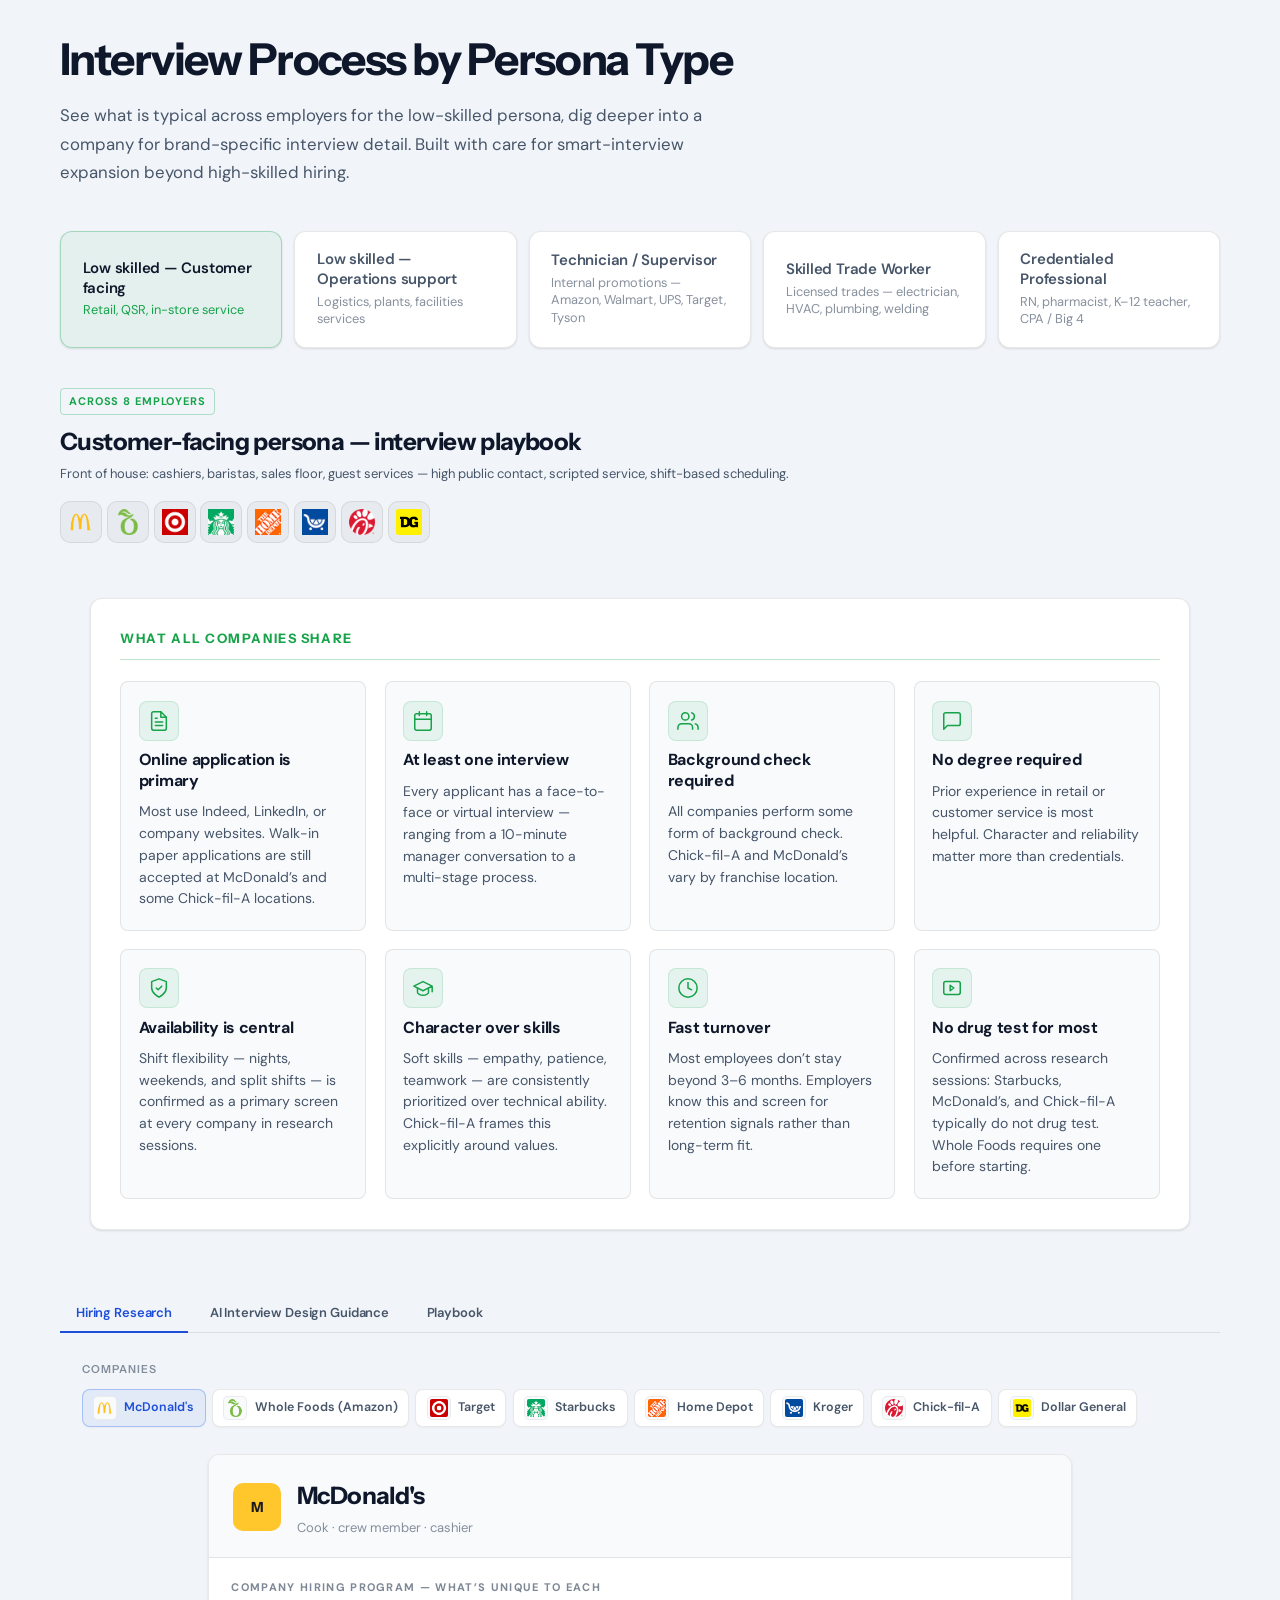
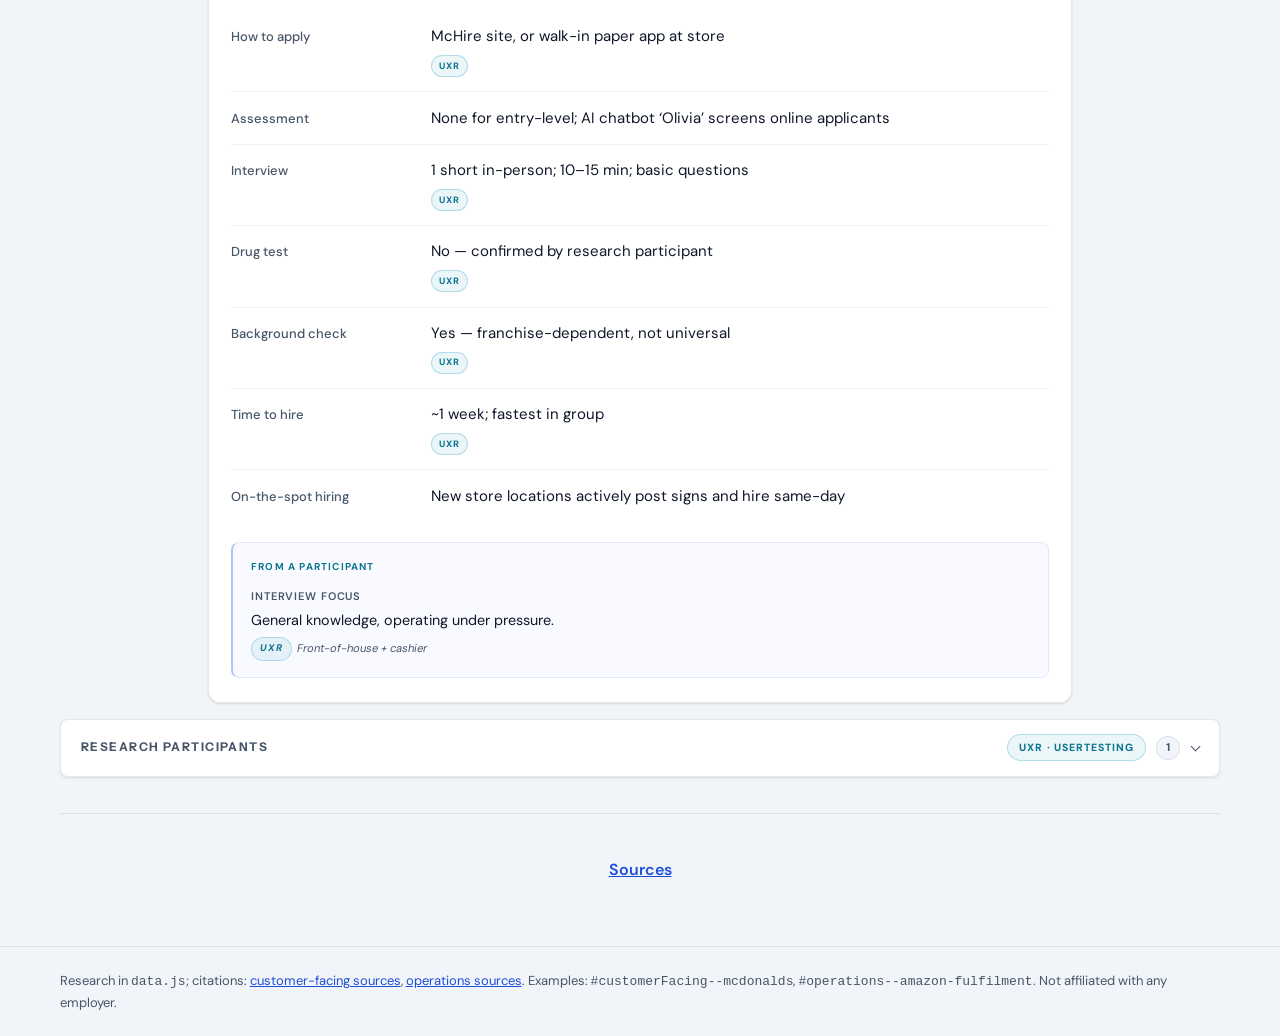
==== commit 656ba54f: "Add Playbook tab — global use-case view across all personas Third workspace tab (alongside Hiring Re" ====
--- a/index.html
+++ b/index.html
@@ -14,7 +14,7 @@
       href="https://fonts.googleapis.com/css2?family=DM+Sans:ital,opsz,wght@0,9..40,400;0,9..40,500;0,9..40,600;0,9..40,700;1,9..40,400&family=Instrument+Sans:wght@600;700&display=swap"
       rel="stylesheet"
     />
-    <link rel="stylesheet" href="styles.css?v=37" />
+    <link rel="stylesheet" href="styles.css?v=38" />
   </head>
   <body>
     <a class="skip-link" href="#main">Skip to content</a>
@@ -104,8 +104,11 @@
             data-view="research" aria-selected="true">Hiring Research</button>
           <button type="button" class="workspace-view-tab workspace-view-tab--ai" role="tab" id="wvtab-ai"
             data-view="ai" aria-selected="false">AI Interview Design Guidance</button>
+          <button type="button" class="workspace-view-tab workspace-view-tab--playbook" role="tab" id="wvtab-playbook"
+            data-view="playbook" aria-selected="false">Playbook</button>
         </div>
         <div id="ai-guide-mount" hidden></div>
+        <div id="playbook-mount" hidden></div>
 
         <div class="company-filter-bar company-filter-bar--below-overview" id="company-filter-bar">
           <h2 class="company-filter-bar__label" id="company-filter-label">Companies</h2>
@@ -144,6 +147,6 @@
     </footer>
 
     <script src="data.js?v=25"></script>
-    <script src="app.js?v=32"></script>
+    <script src="app.js?v=33"></script>
   </body>
 </html>
--- a/styles.css
+++ b/styles.css
@@ -2335,3 +2335,278 @@
   color: #7f1d1d;
   line-height: 1.5;
 }
+
+/* ═══════════════════════════════════════════════════════════
+   PLAYBOOK TAB
+═══════════════════════════════════════════════════════════ */
+
+.workspace-view-tab--playbook[aria-selected="true"] {
+  color: #0f172a;
+  border-bottom-color: #0f172a;
+}
+
+/* ── Root shell ── */
+.playbook-root {
+  width: 100%;
+  max-width: 100%;
+  padding-bottom: 5rem;
+}
+
+/* ── Intro ── */
+.playbook-intro {
+  margin-bottom: 2.5rem;
+  padding-bottom: 1.75rem;
+  border-bottom: 1px solid var(--border);
+}
+
+.playbook-intro__kicker {
+  display: inline-block;
+  font-size: 0.6875rem;
+  font-weight: 700;
+  text-transform: uppercase;
+  letter-spacing: 0.12em;
+  color: var(--text-muted);
+  margin-bottom: 0.5rem;
+}
+
+.playbook-intro__title {
+  font-family: var(--font-display);
+  font-size: clamp(1.35rem, 3vw, 1.75rem);
+  font-weight: 700;
+  letter-spacing: -0.025em;
+  color: var(--text);
+  margin: 0 0 0.5rem;
+}
+
+.playbook-intro__sub {
+  margin: 0;
+  font-size: 0.9rem;
+  color: var(--text-muted);
+  max-width: min(68ch, 100%);
+  line-height: 1.6;
+}
+
+/* ── Use case stack ── */
+.playbook-use-cases {
+  display: flex;
+  flex-direction: column;
+  gap: 1.5rem;
+}
+
+/* ── Individual use case card ── */
+.playbook-use-case {
+  background: var(--bg-elevated);
+  border: 1px solid var(--uc-color-border, var(--border));
+  border-top: 3px solid var(--uc-color, var(--accent));
+  border-radius: var(--radius);
+  overflow: hidden;
+  box-shadow: var(--card-shadow);
+  animation: sharedCellIn 0.4s ease backwards;
+  animation-delay: calc(var(--stagger, 0) * 80ms);
+}
+
+.playbook-use-case__header {
+  padding: 1.35rem 1.5rem 1.15rem;
+  background: var(--uc-color-light, #f8fafc);
+  border-bottom: 1px solid var(--uc-color-border, var(--border));
+}
+
+.playbook-use-case__title-row {
+  display: flex;
+  align-items: center;
+  flex-wrap: wrap;
+  gap: 0.75rem;
+  margin-bottom: 0.6rem;
+}
+
+.playbook-use-case__title {
+  font-family: var(--font-display);
+  font-size: 1.125rem;
+  font-weight: 700;
+  letter-spacing: -0.02em;
+  color: var(--uc-color, var(--text));
+  margin: 0;
+}
+
+.playbook-coming-soon {
+  font-size: 0.65rem;
+  font-weight: 700;
+  text-transform: uppercase;
+  letter-spacing: 0.08em;
+  padding: 0.22rem 0.6rem;
+  border-radius: 999px;
+  background: rgba(0, 0, 0, 0.05);
+  border: 1px solid var(--border);
+  color: var(--text-muted);
+}
+
+.playbook-use-case__meta {
+  display: flex;
+  flex-wrap: wrap;
+  align-items: baseline;
+  gap: 0.35rem 0.75rem;
+  font-size: 0.8125rem;
+  color: var(--text-muted);
+  line-height: 1.5;
+}
+
+.playbook-meta-label {
+  font-weight: 700;
+  font-size: 0.6875rem;
+  text-transform: uppercase;
+  letter-spacing: 0.07em;
+  color: var(--uc-color, var(--text-muted));
+  margin-right: 0.3rem;
+}
+
+.playbook-meta-divider {
+  color: var(--border-strong);
+  font-size: 0.75rem;
+}
+
+/* ── Body ── */
+.playbook-use-case__body {
+  padding: 1.35rem 1.5rem 1.5rem;
+  display: flex;
+  flex-direction: column;
+  gap: 1.35rem;
+}
+
+/* ── Block label (shared) ── */
+.playbook-block-label {
+  display: block;
+  font-size: 0.6375rem;
+  font-weight: 700;
+  text-transform: uppercase;
+  letter-spacing: 0.12em;
+  color: var(--uc-color, var(--text-muted));
+  margin-bottom: 0.55rem;
+  opacity: 0.85;
+}
+
+/* ── Core pressure ── */
+.playbook-pressure-block {
+  padding: 0.9rem 1.1rem;
+  border-radius: var(--radius-sm);
+  background: var(--uc-color-light, #f8fafc);
+  border: 1px solid var(--uc-color-border, var(--border));
+  border-left: 2px solid var(--uc-color, var(--accent));
+}
+
+.playbook-pressure-text {
+  margin: 0;
+  font-size: 0.9rem;
+  line-height: 1.6;
+  color: var(--text);
+}
+
+/* ── Positioning ── */
+.playbook-positioning-block {
+  padding: 0;
+}
+
+.playbook-positioning-text {
+  margin: 0;
+  font-size: 0.95rem;
+  font-weight: 500;
+  line-height: 1.6;
+  color: var(--text);
+  font-style: italic;
+}
+
+/* ── Approach rows ── */
+.playbook-approach-block {
+  border: 1px solid var(--border);
+  border-radius: var(--radius-sm);
+  overflow: hidden;
+}
+
+.playbook-approach-rows {
+  display: flex;
+  flex-direction: column;
+}
+
+.playbook-approach-row {
+  display: grid;
+  grid-template-columns: minmax(9rem, 11rem) minmax(0, 1fr);
+  gap: 0.4rem 1.5rem;
+  align-items: baseline;
+  padding: 0.85rem 1rem;
+  border-bottom: 1px solid rgba(0, 0, 0, 0.05);
+}
+
+.playbook-approach-row:last-child {
+  border-bottom: none;
+}
+
+.playbook-approach-row:nth-child(even) {
+  background: #f8fafc;
+}
+
+@media (max-width: 560px) {
+  .playbook-approach-row {
+    grid-template-columns: 1fr;
+    gap: 0.25rem;
+  }
+}
+
+.playbook-approach-label {
+  font-size: 0.75rem;
+  font-weight: 700;
+  color: var(--text-muted);
+  line-height: 1.4;
+}
+
+.playbook-approach-value {
+  margin: 0;
+  font-size: 0.875rem;
+  line-height: 1.6;
+  color: var(--text);
+}
+
+/* ── Two col: outcomes + differentiators ── */
+.playbook-two-col {
+  display: grid;
+  grid-template-columns: 1fr 1fr;
+  gap: 1.25rem;
+}
+
+@media (max-width: 720px) {
+  .playbook-two-col {
+    grid-template-columns: 1fr;
+  }
+}
+
+/* ── Outcomes ── */
+.playbook-outcomes-block,
+.playbook-diff-block {
+  padding: 1rem 1.1rem;
+  border-radius: var(--radius-sm);
+  border: 1px solid var(--border);
+  background: #fafafa;
+}
+
+.playbook-outcomes-list,
+.playbook-diff-list {
+  margin: 0;
+  padding-left: 1.1rem;
+  display: flex;
+  flex-direction: column;
+  gap: 0.45rem;
+}
+
+.playbook-outcome-item,
+.playbook-diff-item {
+  font-size: 0.8375rem;
+  line-height: 1.55;
+  color: var(--text);
+}
+
+.playbook-diff-block {
+  border-color: var(--uc-color-border, var(--border));
+  background: var(--uc-color-light, #fafafa);
+}
+
+.playbook-diff-item {
+  color: var(--text);
+}
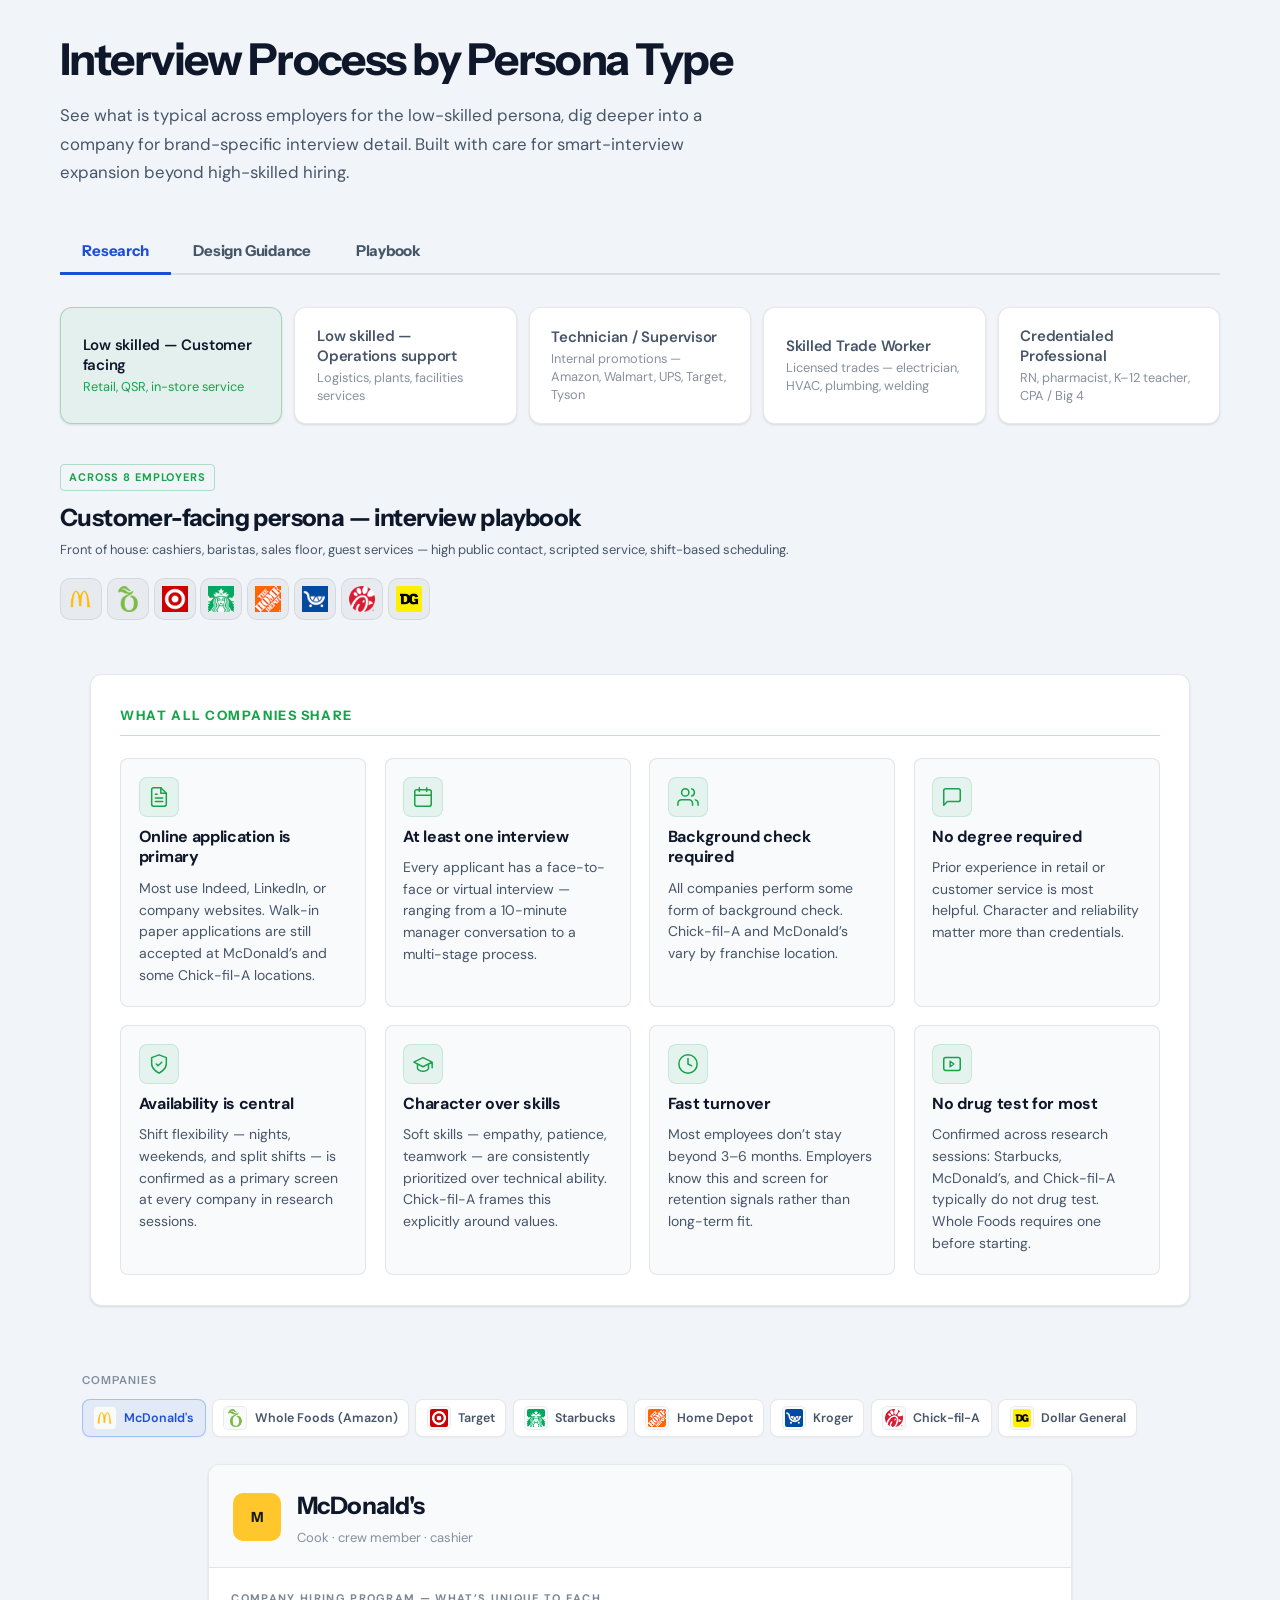
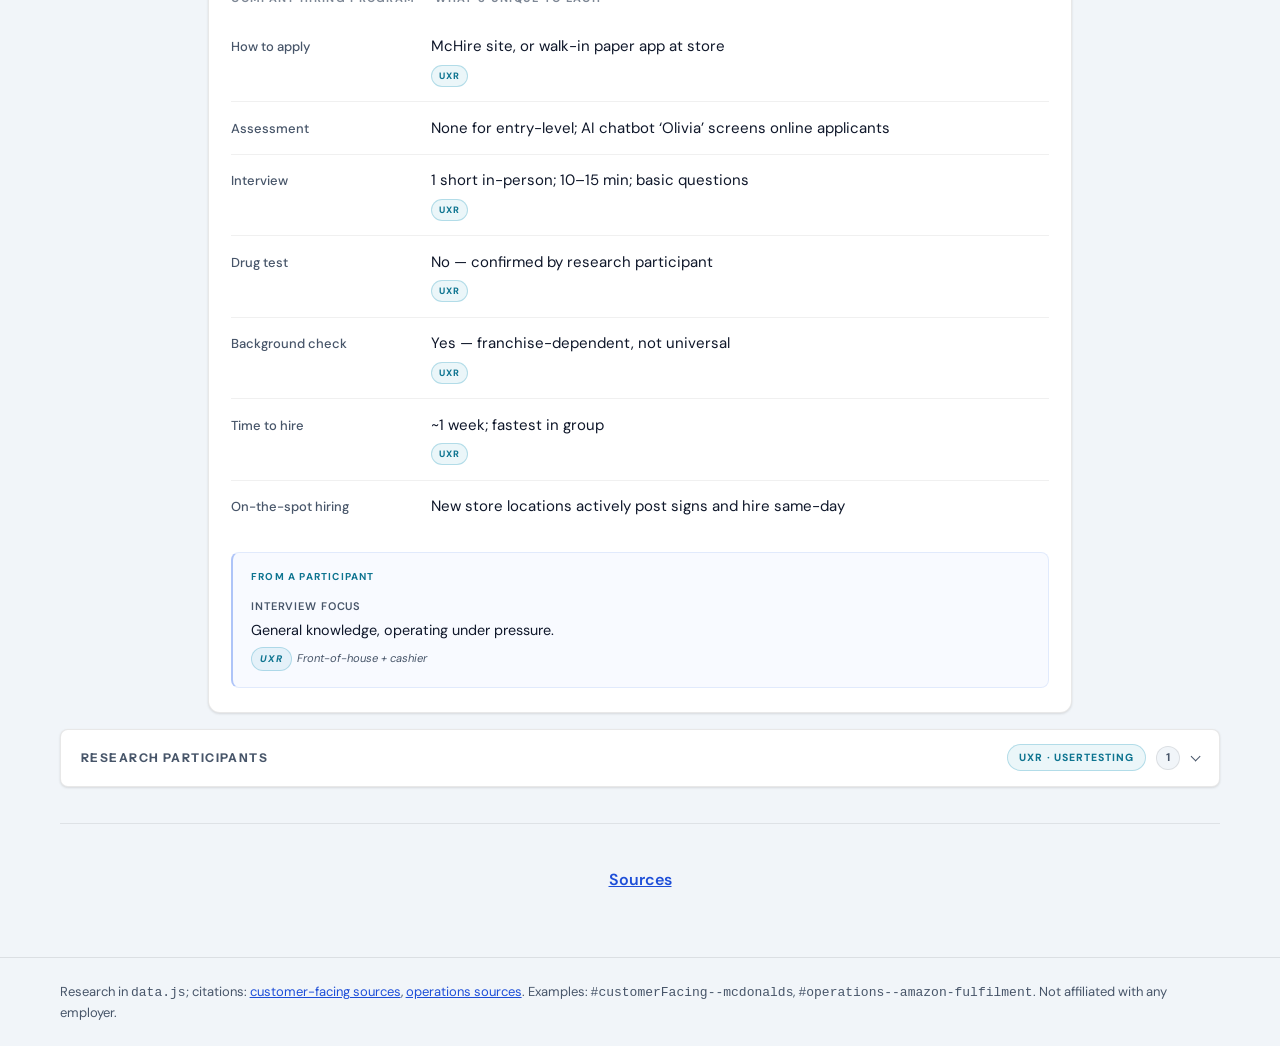
==== commit 9eb6906d: "Restructure to three primary nav tabs with Playbook sub-tabs per use case - Research / Design Guidan" ====
--- a/index.html
+++ b/index.html
@@ -14,7 +14,7 @@
       href="https://fonts.googleapis.com/css2?family=DM+Sans:ital,opsz,wght@0,9..40,400;0,9..40,500;0,9..40,600;0,9..40,700;1,9..40,400&family=Instrument+Sans:wght@600;700&display=swap"
       rel="stylesheet"
     />
-    <link rel="stylesheet" href="styles.css?v=38" />
+    <link rel="stylesheet" href="styles.css?v=39" />
   </head>
   <body>
     <a class="skip-link" href="#main">Skip to content</a>
@@ -28,7 +28,16 @@
         </p>
       </section>
 
-      <div class="persona-strip">
+      <div class="main-nav-tabs" id="workspace-view-tabs" role="tablist" aria-label="Main view">
+        <button type="button" class="workspace-view-tab" role="tab" id="wvtab-research"
+          data-view="research" aria-selected="true">Research</button>
+        <button type="button" class="workspace-view-tab workspace-view-tab--ai" role="tab" id="wvtab-ai"
+          data-view="ai" aria-selected="false">Design Guidance</button>
+        <button type="button" class="workspace-view-tab workspace-view-tab--playbook" role="tab" id="wvtab-playbook"
+          data-view="playbook" aria-selected="false">Playbook</button>
+      </div>
+
+      <div class="persona-strip" id="persona-strip">
         <h2 class="persona-strip__label" id="persona-type-label">Persona</h2>
         <div class="persona-type-tabs" role="tablist" aria-labelledby="persona-type-label">
           <button
@@ -99,16 +108,7 @@
           <div id="persona-overview-mount"></div>
         </section>
 
-        <div class="workspace-view-tabs" id="workspace-view-tabs" role="tablist" aria-label="Workspace view">
-          <button type="button" class="workspace-view-tab" role="tab" id="wvtab-research"
-            data-view="research" aria-selected="true">Hiring Research</button>
-          <button type="button" class="workspace-view-tab workspace-view-tab--ai" role="tab" id="wvtab-ai"
-            data-view="ai" aria-selected="false">AI Interview Design Guidance</button>
-          <button type="button" class="workspace-view-tab workspace-view-tab--playbook" role="tab" id="wvtab-playbook"
-            data-view="playbook" aria-selected="false">Playbook</button>
-        </div>
         <div id="ai-guide-mount" hidden></div>
-        <div id="playbook-mount" hidden></div>
 
         <div class="company-filter-bar company-filter-bar--below-overview" id="company-filter-bar">
           <h2 class="company-filter-bar__label" id="company-filter-label">Companies</h2>
@@ -134,6 +134,8 @@
           <p class="persona-panel__sources" id="sources-link-mount" hidden></p>
         </main>
       </div>
+
+      <div id="playbook-mount" hidden></div>
     </div>
 
     <footer class="site-footer">
@@ -147,6 +149,6 @@
     </footer>
 
     <script src="data.js?v=25"></script>
-    <script src="app.js?v=33"></script>
+    <script src="app.js?v=34"></script>
   </body>
 </html>
--- a/styles.css
+++ b/styles.css
@@ -2034,26 +2034,27 @@
    AI INTERVIEW DESIGN GUIDANCE
 ═══════════════════════════════════════════════════════════ */
 
-.workspace-view-tabs {
-  display: flex;
-  gap: 0.35rem;
-  margin-bottom: 1.75rem;
-  border-bottom: 1px solid var(--border);
+/* ── Main nav tab bar (Research / Design Guidance / Playbook) ── */
+.main-nav-tabs {
+  display: flex;
+  gap: 0;
+  margin-bottom: 2rem;
+  border-bottom: 2px solid var(--border);
 }
 
 .workspace-view-tab {
-  font-family: var(--font);
-  font-size: 0.8125rem;
-  font-weight: 600;
-  padding: 0.55rem 1rem 0.65rem;
+  font-family: var(--font-display);
+  font-size: 0.9375rem;
+  font-weight: 700;
+  padding: 0.65rem 1.4rem 0.75rem;
   border: none;
-  border-bottom: 2px solid transparent;
+  border-bottom: 3px solid transparent;
   background: none;
   color: var(--text-muted);
   cursor: pointer;
-  margin-bottom: -1px;
+  margin-bottom: -2px;
   transition: color 0.15s, border-color 0.15s;
-  letter-spacing: -0.01em;
+  letter-spacing: -0.015em;
 }
 
 .workspace-view-tab:hover {
@@ -2393,7 +2394,52 @@
   gap: 1.5rem;
 }
 
+/* ── Internal use-case tabs ── */
+.playbook-uc-tabs {
+  display: flex;
+  flex-wrap: wrap;
+  gap: 0.5rem;
+  margin-bottom: 1.5rem;
+}
+
+.playbook-uc-tab {
+  font-family: var(--font);
+  font-size: 0.8125rem;
+  font-weight: 600;
+  padding: 0.45rem 1.05rem;
+  border-radius: 999px;
+  border: 1.5px solid var(--border);
+  background: var(--bg-elevated);
+  color: var(--text-muted);
+  cursor: pointer;
+  transition: background 0.15s, border-color 0.15s, color 0.15s;
+  display: flex;
+  align-items: center;
+  gap: 0.5rem;
+}
+
+.playbook-uc-tab:hover {
+  color: var(--text);
+  border-color: var(--uc-color, var(--border));
+}
+
+.playbook-uc-tab--active {
+  background: var(--uc-color, var(--accent));
+  border-color: var(--uc-color, var(--accent));
+  color: #fff;
+}
+
+.playbook-uc-tab--active .playbook-coming-soon {
+  background: rgba(255,255,255,0.2);
+  border-color: rgba(255,255,255,0.3);
+  color: rgba(255,255,255,0.85);
+}
+
 /* ── Individual use case card ── */
+.playbook-panel {
+  animation: sharedCellIn 0.3s ease backwards;
+}
+
 .playbook-use-case {
   background: var(--bg-elevated);
   border: 1px solid var(--uc-color-border, var(--border));
@@ -2401,31 +2447,12 @@
   border-radius: var(--radius);
   overflow: hidden;
   box-shadow: var(--card-shadow);
-  animation: sharedCellIn 0.4s ease backwards;
-  animation-delay: calc(var(--stagger, 0) * 80ms);
 }
 
 .playbook-use-case__header {
-  padding: 1.35rem 1.5rem 1.15rem;
+  padding: 1rem 1.5rem;
   background: var(--uc-color-light, #f8fafc);
   border-bottom: 1px solid var(--uc-color-border, var(--border));
-}
-
-.playbook-use-case__title-row {
-  display: flex;
-  align-items: center;
-  flex-wrap: wrap;
-  gap: 0.75rem;
-  margin-bottom: 0.6rem;
-}
-
-.playbook-use-case__title {
-  font-family: var(--font-display);
-  font-size: 1.125rem;
-  font-weight: 700;
-  letter-spacing: -0.02em;
-  color: var(--uc-color, var(--text));
-  margin: 0;
 }
 
 .playbook-coming-soon {
@@ -2514,54 +2541,31 @@
   font-style: italic;
 }
 
-/* ── Approach rows ── */
+/* ── Approach bullet list ── */
 .playbook-approach-block {
   border: 1px solid var(--border);
   border-radius: var(--radius-sm);
-  overflow: hidden;
-}
-
-.playbook-approach-rows {
+  padding: 0.9rem 1.1rem 0.9rem 1.1rem;
+  background: #fafafa;
+}
+
+.playbook-approach-list {
+  margin: 0;
+  padding-left: 1.2rem;
   display: flex;
   flex-direction: column;
-}
-
-.playbook-approach-row {
-  display: grid;
-  grid-template-columns: minmax(9rem, 11rem) minmax(0, 1fr);
-  gap: 0.4rem 1.5rem;
-  align-items: baseline;
-  padding: 0.85rem 1rem;
-  border-bottom: 1px solid rgba(0, 0, 0, 0.05);
-}
-
-.playbook-approach-row:last-child {
-  border-bottom: none;
-}
-
-.playbook-approach-row:nth-child(even) {
-  background: #f8fafc;
-}
-
-@media (max-width: 560px) {
-  .playbook-approach-row {
-    grid-template-columns: 1fr;
-    gap: 0.25rem;
-  }
-}
-
-.playbook-approach-label {
-  font-size: 0.75rem;
-  font-weight: 700;
-  color: var(--text-muted);
-  line-height: 1.4;
-}
-
-.playbook-approach-value {
-  margin: 0;
+  gap: 0.55rem;
+}
+
+.playbook-approach-item {
   font-size: 0.875rem;
   line-height: 1.6;
   color: var(--text);
+}
+
+.playbook-approach-item strong {
+  color: var(--uc-color, var(--text));
+  font-weight: 700;
 }
 
 /* ── Two col: outcomes + differentiators ── */
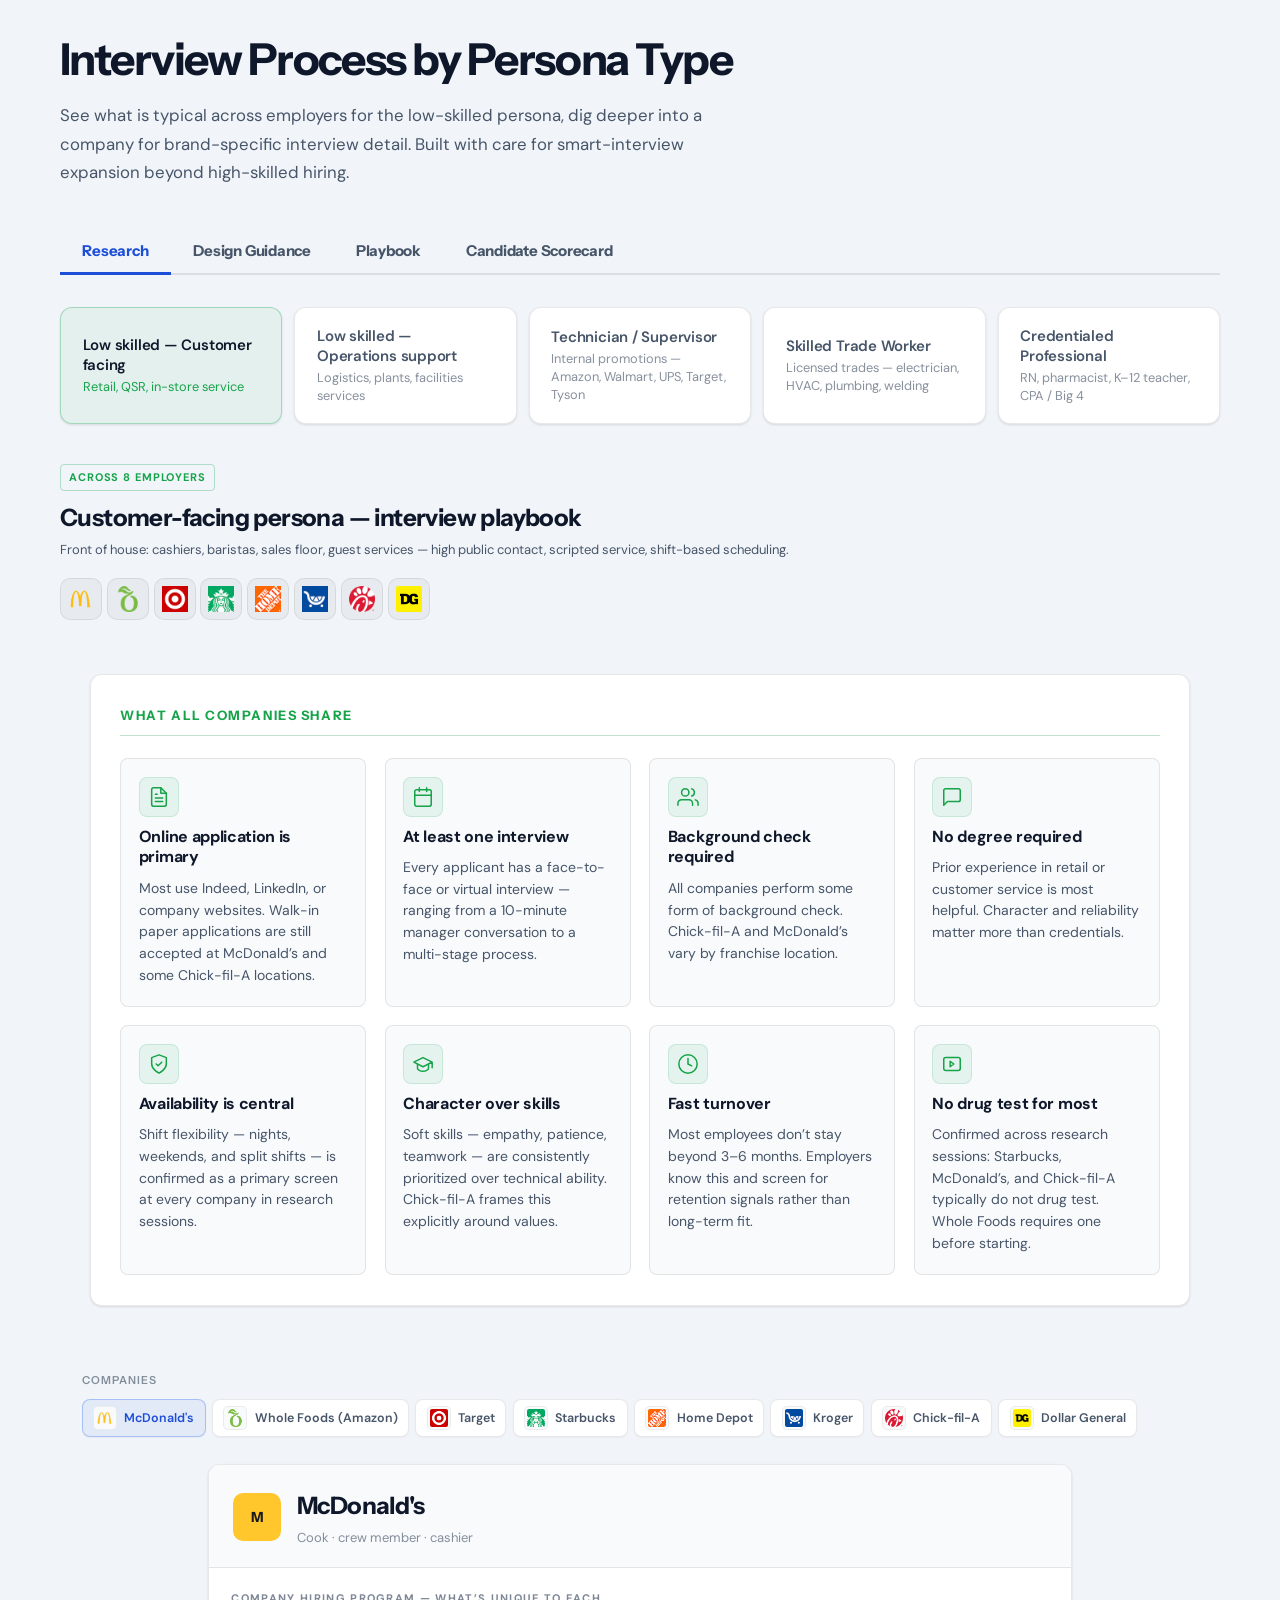
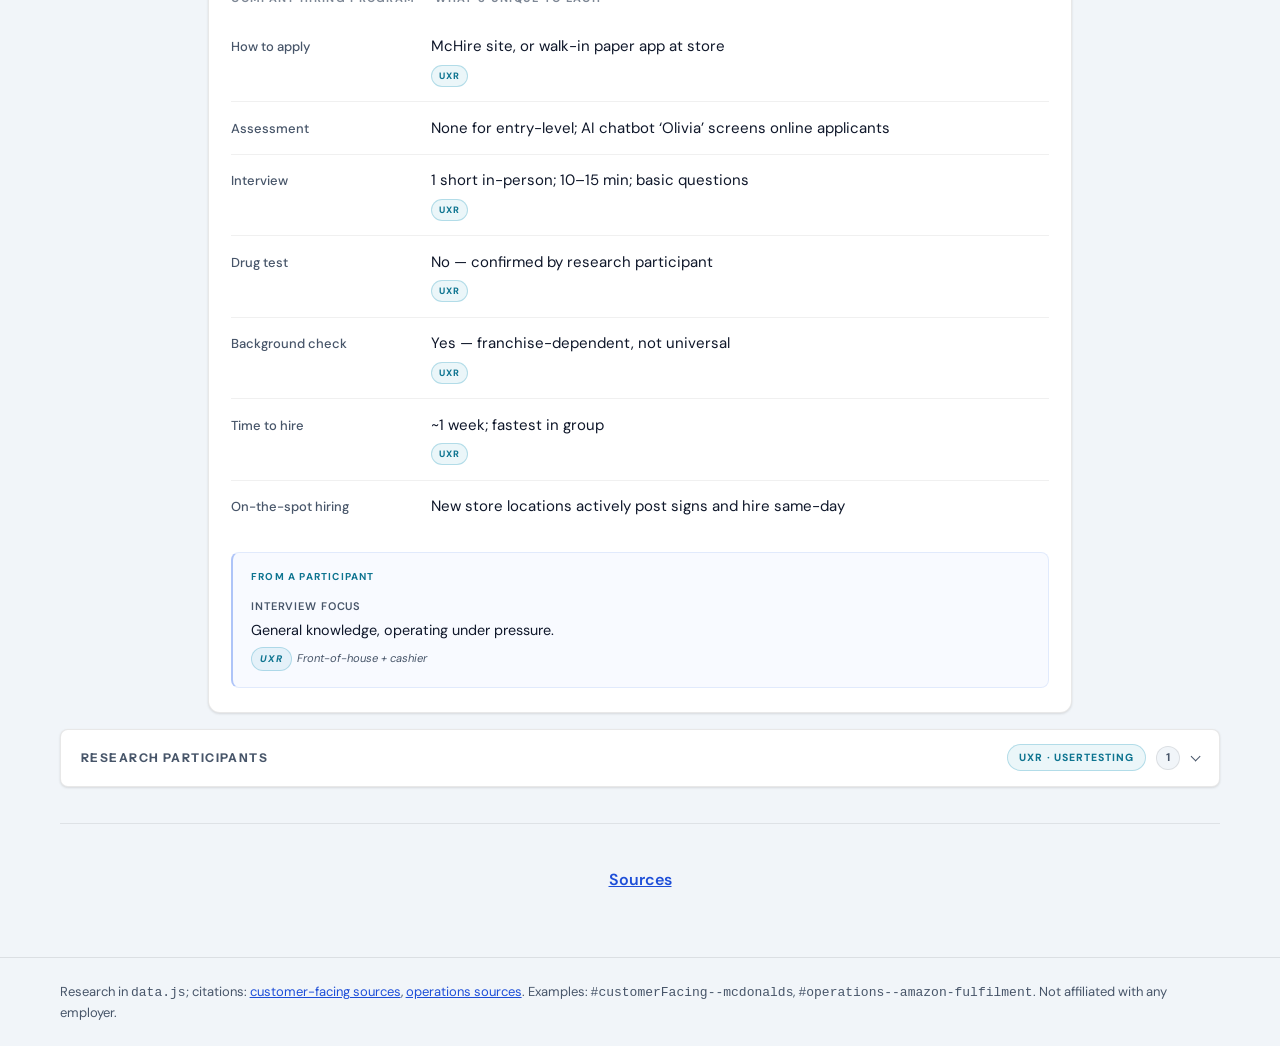
==== commit a5f65b22: "Add Candidate Scorecard tab — four-tier HVH scoring framework Fourth workspace tab (green accent) wi" ====
--- a/index.html
+++ b/index.html
@@ -14,7 +14,7 @@
       href="https://fonts.googleapis.com/css2?family=DM+Sans:ital,opsz,wght@0,9..40,400;0,9..40,500;0,9..40,600;0,9..40,700;1,9..40,400&family=Instrument+Sans:wght@600;700&display=swap"
       rel="stylesheet"
     />
-    <link rel="stylesheet" href="styles.css?v=39" />
+    <link rel="stylesheet" href="styles.css?v=40" />
   </head>
   <body>
     <a class="skip-link" href="#main">Skip to content</a>
@@ -35,6 +35,8 @@
           data-view="ai" aria-selected="false">Design Guidance</button>
         <button type="button" class="workspace-view-tab workspace-view-tab--playbook" role="tab" id="wvtab-playbook"
           data-view="playbook" aria-selected="false">Playbook</button>
+        <button type="button" class="workspace-view-tab workspace-view-tab--scorecard" role="tab" id="wvtab-scorecard"
+          data-view="scorecard" aria-selected="false">Candidate Scorecard</button>
       </div>
 
       <div class="persona-strip" id="persona-strip">
@@ -136,6 +138,7 @@
       </div>
 
       <div id="playbook-mount" hidden></div>
+      <div id="scorecard-mount" hidden></div>
     </div>
 
     <footer class="site-footer">
@@ -149,6 +152,6 @@
     </footer>
 
     <script src="data.js?v=25"></script>
-    <script src="app.js?v=34"></script>
+    <script src="app.js?v=35"></script>
   </body>
 </html>
--- a/styles.css
+++ b/styles.css
@@ -2559,13 +2559,23 @@
 
 .playbook-approach-item {
   font-size: 0.875rem;
-  line-height: 1.6;
-  color: var(--text);
-}
-
-.playbook-approach-item strong {
+  line-height: 1.5;
+  color: var(--text);
+}
+
+.playbook-approach-item__label {
+  display: block;
+  font-weight: 700;
+  font-size: 0.8125rem;
   color: var(--uc-color, var(--text));
-  font-weight: 700;
+  margin-bottom: 0.1rem;
+}
+
+.playbook-approach-item__value {
+  display: block;
+  font-size: 0.8375rem;
+  line-height: 1.55;
+  color: var(--text-muted);
 }
 
 /* ── Two col: outcomes + differentiators ── */
@@ -2614,3 +2624,311 @@
 .playbook-diff-item {
   color: var(--text);
 }
+
+/* ═══════════════════════════════════════════════════════════
+   CANDIDATE SCORECARD TAB
+═══════════════════════════════════════════════════════════ */
+
+.workspace-view-tab--scorecard[aria-selected="true"] {
+  color: #16a34a;
+  border-bottom-color: #16a34a;
+}
+
+/* ── Root ── */
+.scorecard-root {
+  width: 100%;
+  max-width: 100%;
+  padding-bottom: 5rem;
+}
+
+/* ── Intro ── */
+.scorecard-intro {
+  margin-bottom: 2rem;
+  padding-bottom: 1.75rem;
+  border-bottom: 1px solid var(--border);
+}
+
+.scorecard-intro__title-row {
+  display: flex;
+  align-items: center;
+  flex-wrap: wrap;
+  gap: 0.65rem;
+  margin-bottom: 0.5rem;
+}
+
+.scorecard-intro__kicker {
+  font-size: 0.6875rem;
+  font-weight: 700;
+  text-transform: uppercase;
+  letter-spacing: 0.12em;
+  color: var(--text-muted);
+}
+
+.scorecard-wip-badge {
+  font-size: 0.625rem;
+  font-weight: 700;
+  text-transform: uppercase;
+  letter-spacing: 0.08em;
+  padding: 0.2rem 0.55rem;
+  border-radius: 999px;
+  background: rgba(217, 119, 6, 0.08);
+  border: 1px solid rgba(217, 119, 6, 0.25);
+  color: #d97706;
+}
+
+.scorecard-intro__title {
+  font-family: var(--font-display);
+  font-size: clamp(1.35rem, 3vw, 1.75rem);
+  font-weight: 700;
+  letter-spacing: -0.025em;
+  color: var(--text);
+  margin: 0 0 0.5rem;
+}
+
+.scorecard-intro__sub {
+  margin: 0 0 1.35rem;
+  font-size: 0.875rem;
+  color: var(--text-muted);
+  max-width: min(72ch, 100%);
+  line-height: 1.6;
+}
+
+/* ── Co-creation model ── */
+.scorecard-intro__model {
+  display: grid;
+  grid-template-columns: 1fr auto 1fr auto 1fr;
+  gap: 0.75rem;
+  align-items: center;
+  background: var(--bg-elevated);
+  border: 1px solid var(--border);
+  border-radius: var(--radius);
+  padding: 1.15rem 1.35rem;
+  box-shadow: var(--card-shadow);
+}
+
+@media (max-width: 720px) {
+  .scorecard-intro__model {
+    grid-template-columns: 1fr;
+  }
+  .scorecard-model-divider {
+    text-align: center;
+  }
+}
+
+.scorecard-model-block {
+  min-width: 0;
+}
+
+.scorecard-model-block--output {
+  background: rgba(22, 163, 74, 0.04);
+  border: 1px solid rgba(22, 163, 74, 0.15);
+  border-radius: var(--radius-sm);
+  padding: 0.75rem 0.85rem;
+}
+
+.scorecard-model-label {
+  display: block;
+  font-size: 0.6375rem;
+  font-weight: 700;
+  text-transform: uppercase;
+  letter-spacing: 0.1em;
+  color: var(--text-muted);
+  margin-bottom: 0.35rem;
+}
+
+.scorecard-model-block--output .scorecard-model-label {
+  color: #16a34a;
+}
+
+.scorecard-model-text {
+  margin: 0;
+  font-size: 0.8125rem;
+  line-height: 1.55;
+  color: var(--text);
+}
+
+.scorecard-model-divider {
+  font-size: 1.25rem;
+  font-weight: 700;
+  color: var(--border-strong);
+  text-align: center;
+  padding: 0 0.25rem;
+}
+
+/* ── Tier legend ── */
+.scorecard-tier-legend {
+  display: grid;
+  grid-template-columns: repeat(auto-fit, minmax(min(100%, 220px), 1fr));
+  gap: 0.6rem;
+  margin-bottom: 2rem;
+}
+
+.sc-legend-item {
+  display: flex;
+  align-items: flex-start;
+  gap: 0.6rem;
+  padding: 0.75rem 0.85rem;
+  border-radius: var(--radius-sm);
+  background: var(--tier-light);
+  border: 1px solid var(--tier-border);
+}
+
+.sc-legend-dot {
+  flex-shrink: 0;
+  width: 10px;
+  height: 10px;
+  border-radius: 50%;
+  background: var(--tier-color);
+  margin-top: 0.25rem;
+}
+
+.sc-legend-label {
+  display: block;
+  font-size: 0.75rem;
+  font-weight: 700;
+  color: var(--tier-color);
+  margin-bottom: 0.15rem;
+}
+
+.sc-legend-sub {
+  display: block;
+  font-size: 0.6875rem;
+  color: var(--text-muted);
+  line-height: 1.4;
+}
+
+/* ── Role cards ── */
+.scorecard-roles {
+  display: flex;
+  flex-direction: column;
+  gap: 2rem;
+}
+
+.sc-role-card {
+  background: var(--bg-elevated);
+  border: 1px solid var(--border);
+  border-radius: var(--radius);
+  overflow: hidden;
+  box-shadow: var(--card-shadow);
+  animation: sharedCellIn 0.4s ease backwards;
+  animation-delay: calc(var(--stagger, 0) * 80ms);
+}
+
+.sc-role-card__header {
+  padding: 1.25rem 1.5rem 1.1rem;
+  background: #f8fafc;
+  border-bottom: 1px solid var(--border);
+}
+
+.sc-role-card__title {
+  font-family: var(--font-display);
+  font-size: 1.0625rem;
+  font-weight: 700;
+  letter-spacing: -0.02em;
+  color: var(--text);
+  margin: 0 0 0.3rem;
+}
+
+.sc-role-card__employers {
+  font-size: 0.75rem;
+  font-weight: 600;
+  color: #16a34a;
+  margin: 0 0 0.5rem;
+  letter-spacing: 0.01em;
+}
+
+.sc-role-card__desc {
+  margin: 0;
+  font-size: 0.8125rem;
+  color: var(--text-muted);
+  line-height: 1.5;
+  max-width: min(68ch, 100%);
+}
+
+/* ── Tiers within a role card ── */
+.sc-role-card__tiers {
+  display: flex;
+  flex-direction: column;
+}
+
+.sc-tier {
+  border-bottom: 1px solid var(--border);
+}
+
+.sc-tier:last-child {
+  border-bottom: none;
+}
+
+.sc-tier__header {
+  display: flex;
+  align-items: baseline;
+  flex-wrap: wrap;
+  gap: 0.5rem 1rem;
+  padding: 0.85rem 1.5rem 0.7rem;
+  background: var(--tier-light);
+  border-bottom: 1px solid var(--tier-border);
+}
+
+.sc-tier__label {
+  font-size: 0.75rem;
+  font-weight: 700;
+  color: var(--tier-color);
+  letter-spacing: 0.01em;
+}
+
+.sc-tier__sublabel {
+  font-size: 0.6875rem;
+  color: var(--text-muted);
+  font-style: italic;
+}
+
+/* ── Signal rows ── */
+.sc-tier__signals {
+  display: flex;
+  flex-direction: column;
+}
+
+.sc-signal-row {
+  display: grid;
+  grid-template-columns: minmax(13rem, 18rem) minmax(0, 1fr);
+  gap: 0.4rem 1.5rem;
+  align-items: baseline;
+  padding: 0.8rem 1.5rem;
+  border-bottom: 1px solid rgba(0,0,0,0.05);
+}
+
+.sc-signal-row:last-child {
+  border-bottom: none;
+}
+
+.sc-signal-row:nth-child(even) {
+  background: rgba(0,0,0,0.015);
+}
+
+@media (max-width: 640px) {
+  .sc-signal-row {
+    grid-template-columns: 1fr;
+    gap: 0.2rem;
+    padding: 0.75rem 1rem;
+  }
+  .sc-tier__header {
+    padding: 0.75rem 1rem 0.6rem;
+  }
+  .sc-role-card__header {
+    padding: 1rem 1rem 0.85rem;
+  }
+}
+
+.sc-signal-name {
+  font-size: 0.8375rem;
+  font-weight: 600;
+  color: var(--text);
+  line-height: 1.4;
+}
+
+.sc-signal-rationale {
+  margin: 0;
+  font-size: 0.8125rem;
+  color: var(--text-muted);
+  line-height: 1.55;
+}
